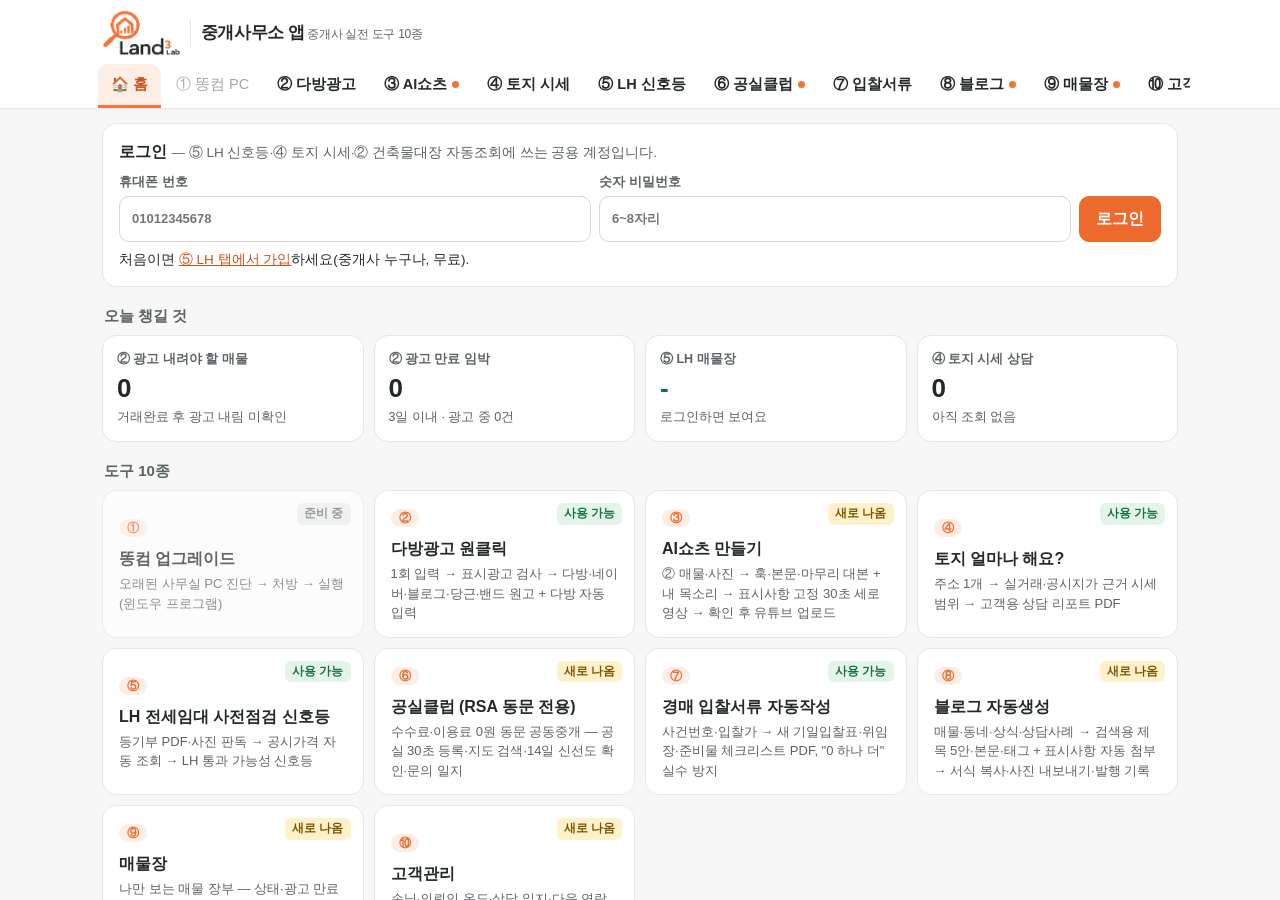
==== index.html @ 74c4b92d "⑨ 매물장·⑩ 고객관리 추가 — 본인 전용 매물 장부(광고 기록·14일 확인·지도·CSV·②⑥ 연결), 고객 온도·상담 일지·다음 연락일·매물 자동 매칭·계약/만기 알림, 허브 홈" ====
<!DOCTYPE html>
<html lang="ko">
<head>
<meta charset="utf-8">
<meta name="viewport" content="width=device-width, initial-scale=1, viewport-fit=cover">
<title>중개사무소 앱 — 중개사 실전 도구 10종</title>
<link rel="manifest" href="manifest.webmanifest">
<meta name="theme-color" content="#ffffff">
<link rel="icon" href="img/icon-192.png">
<link rel="apple-touch-icon" href="img/icon-192.png">
<style>
:root{--bg:#F7F7F7;--ink:#23292B;--sub:#5C6366;--line:#E6E6E6;--brand:#EE6A2C;--brand-soft:#FDEEE5;--red:#b42318;--red-soft:#fdecea;--yel:#7a5400;--yel-soft:#fff4d6;--grn:#17733f;--grn-soft:#e4f4ea}
*{box-sizing:border-box}
html,body{margin:0;height:100%}
body{background:var(--bg);color:var(--ink);font-family:-apple-system,BlinkMacSystemFont,"Apple SD Gothic Neo","Malgun Gothic","Noto Sans KR",sans-serif;line-height:1.5;display:flex;flex-direction:column;height:100dvh}
.top{background:#fff;color:var(--ink);flex:none;border-bottom:1px solid var(--line);box-shadow:0 1px 0 rgba(0,0,0,.02)}
.top .in{max-width:1100px;margin:0 auto;padding:10px 12px 0;display:flex;align-items:center;gap:10px}
.top h1{margin:0;font-size:17px;letter-spacing:-.3px;flex:1;white-space:nowrap;display:flex;align-items:center;gap:10px;color:var(--ink)}
.top h1 img{height:46px;width:auto;display:block}
.top h1 .bar{width:1px;height:26px;background:var(--line)}
.top h1 small{font-size:12px;font-weight:500;color:var(--sub);margin-left:2px}
.who{font-size:12.5px;color:var(--sub);text-align:right}
.ibtn{min-height:36px;background:transparent;border:1px solid var(--line);color:var(--ink);border-radius:8px;padding:4px 10px;font:inherit;font-size:13px;cursor:pointer;text-decoration:none;display:inline-flex;align-items:center}
nav.tabs{max-width:1100px;margin:0 auto;display:flex;gap:2px;padding:8px 8px 0;overflow-x:auto;scrollbar-width:none}
nav.tabs::-webkit-scrollbar{display:none}
nav.tabs button{flex:none;min-height:44px;border:0;border-radius:10px 10px 0 0;background:transparent;color:var(--ink);font:inherit;font-size:14.5px;font-weight:600;padding:8px 13px;border-bottom:3px solid transparent!important;cursor:pointer;white-space:nowrap}
nav.tabs button.on{background:var(--brand-soft);color:var(--l3-deep,#C9531B);border-bottom-color:var(--l3-orange,#F77235)!important}
nav.tabs button.soon{color:#A3A8AA;font-weight:500}
nav.tabs button .d{display:inline-block;width:7px;height:7px;border-radius:50%;background:#F77235;margin-left:5px;vertical-align:middle}
#stage{flex:1;position:relative;min-height:0}
.pane{position:absolute;inset:0;overflow:auto;display:none}
.pane.on{display:block}
.pane iframe{border:0;width:100%;height:100%;display:block;background:var(--bg)}
.home{max-width:1100px;margin:0 auto;padding:14px 12px 40px}
.card{background:#fff;border:1px solid var(--line);border-radius:14px;padding:16px}
h2.sec{font-size:15px;margin:18px 2px 8px;color:var(--sub)}
.stats{display:grid;grid-template-columns:repeat(4,1fr);gap:10px}
.stat{background:#fff;border:1px solid var(--line);border-radius:14px;padding:14px;cursor:pointer;text-align:left;font:inherit;color:inherit;min-height:96px}
.stat:hover{border-color:#F5A47C}
.stat b{display:block;font-size:12.5px;color:var(--sub);font-weight:600}
.stat .v{font-size:26px;font-weight:800;letter-spacing:-.5px}
.stat .s{font-size:12.5px;color:var(--sub)}
.stat.warn .v{color:var(--red)} .stat.good .v{color:var(--grn)}
.grid{display:grid;grid-template-columns:repeat(auto-fill,minmax(250px,1fr));gap:10px}
.tool{background:#fff;border:1px solid var(--line);border-radius:14px;padding:14px 16px;cursor:pointer;text-align:left;font:inherit;color:inherit;position:relative;min-height:112px}
.tool:hover{border-color:#F5A47C;box-shadow:0 4px 14px rgba(0,0,0,.05)}
.tool .num{font-size:12px;font-weight:700;color:var(--brand);background:var(--brand-soft);border-radius:999px;padding:2px 8px}
.tool h3{font-size:16px;margin:8px 0 3px}
.tool p{margin:0;font-size:13px;color:var(--sub)}
.badge{position:absolute;right:12px;top:12px;font-size:11.5px;font-weight:700;border-radius:6px;padding:2px 7px}
.b-on{background:var(--grn-soft);color:var(--grn)} .b-new{background:#fff1c9;color:#7a5400} .b-soon{background:#eef0ef;color:#6b736f}
.tool.dim{opacity:.7}
.login .grid2{display:grid;grid-template-columns:1fr 1fr auto;gap:8px;align-items:end}
label.f{display:block;font-size:13px;color:var(--sub);font-weight:600}
input{width:100%;min-height:46px;border:1px solid #D6D6D6;border-radius:10px;padding:10px 12px;font:inherit;margin-top:4px}
.btn{min-height:46px;border:1px solid #D6D6D6;background:#fff;border-radius:10px;padding:10px 16px;font:inherit;font-weight:700;cursor:pointer;color:var(--ink);text-decoration:none;display:inline-flex;align-items:center;justify-content:center}
.btn.pri{background:var(--brand);border-color:var(--brand);color:#fff}
.msg{font-size:13.5px;margin-top:8px}.msg.r{color:var(--red)}
.soonbox{max-width:620px;margin:40px auto;padding:0 16px;text-align:center}
.soonbox .card{text-align:left}
.soonbox ol{padding-left:20px;margin:8px 0;color:var(--sub);font-size:14.5px}
.foot{margin-top:18px;font-size:12.5px;color:var(--sub);text-align:center}
.recent{margin:0;padding:0;list-style:none}
.recent li{display:flex;justify-content:space-between;gap:8px;padding:9px 0;border-bottom:1px solid var(--line);font-size:14px}
.recent li:last-child{border:0}
.recent li span:last-child{color:var(--brand);font-weight:700;white-space:nowrap}
@media (max-width:720px){nav.tabs{display:grid;grid-template-columns:repeat(4,1fr);gap:4px;padding:8px 6px 0;overflow:visible}nav.tabs button{border-radius:10px 10px 0 0;padding:6px 2px;font-size:13px;min-height:44px}nav.tabs button.on{border-radius:10px 10px 0 0}.stats{grid-template-columns:1fr 1fr}.top h1 small{display:none}.top h1 img{height:30px}.top h1{font-size:15.5px;gap:8px}.login .grid2{grid-template-columns:1fr}}
</style>
<link rel="stylesheet" href="land3.css">
</head>
<body>
<div class="top">
  <div class="in">
    <h1><img src="img/land3-logo.png" alt="랜드3 연구소"><span class="bar"></span><span>중개사무소 앱<small>중개사 실전 도구 10종</small></span></h1>
    <div class="who" id="who"></div>
    <button class="ibtn" id="installBtn" style="display:none">설치</button>
  </div>
  <nav class="tabs" id="tabs"></nav>
</div>
<div id="stage"></div>

<script>
(function(){
"use strict";
const SB_URL="https://dwtylilyvmvbpsryvlcg.supabase.co", SB_KEY="sb_publishable_Vht7Hh-4GF-mpbnprPp3FQ_AgGPTKTH", TK="junggae-token";
const $=s=>document.querySelector(s);
const esc=s=>String(s??'').replace(/[&<>"']/g,c=>({'&':'&amp;','<':'&lt;','>':'&gt;','"':'&quot;',"'":'&#39;'}[c]));
const LSget=(k,d)=>{try{const v=localStorage.getItem(k);return v?JSON.parse(v):d}catch(e){return d}};
const token=()=>{try{return localStorage.getItem(TK)||''}catch(e){return''}};
async function rpc(fn,args){const r=await fetch(SB_URL+'/rest/v1/rpc/'+fn,{method:'POST',headers:{apikey:SB_KEY,'Content-Type':'application/json'},body:JSON.stringify(args||{})});
  const j=await r.json().catch(()=>null);if(!r.ok){const m=(j&&j.message)||('서버 오류 '+r.status);if(m==='AUTH_REQUIRED'){try{localStorage.removeItem(TK)}catch(e){}}throw new Error(m)}return j}

/* 도구 목록 — 완성되면 page를 채우고 state를 'on'으로 */
const TOOLS=[
  {id:'pc',num:'①',short:'똥컴 PC',name:'똥컴 업그레이드',desc:'오래된 사무실 PC 진단 → 처방 → 실행(윈도우 프로그램)',state:'soon',
    plan:['사양 자동 진단(CPU·RAM·HDD/SSD·부팅시간)','용도·예산 질문 3개','처방전: 0원 청소 / SSD·RAM / ChromeOS Flex','전후 비교 카드']},
  {id:'dabang',num:'②',short:'다방광고',name:'다방광고 원클릭',desc:'1회 입력 → 표시광고 검사 → 다방·네이버·블로그·당근·밴드 원고 + 다방 자동입력',page:'dabang.html',state:'on'},
  {id:'shorts',num:'③',short:'AI쇼츠',name:'AI쇼츠 만들기',desc:'② 매물·사진 → 훅·본문·마무리 대본 + 내 목소리 → 표시사항 고정 30초 세로영상 → 확인 후 유튜브 업로드',page:'shorts.html',state:'new'},
  {id:'land',num:'④',short:'토지 시세',name:'토지 얼마나 해요?',desc:'주소 1개 → 실거래·공시지가 근거 시세 범위 → 고객용 상담 리포트 PDF',page:'land.html',state:'on'},
  {id:'lh',num:'⑤',short:'LH 신호등',name:'LH 전세임대 사전점검 신호등',desc:'등기부 PDF·사진 판독 → 공시가격 자동 조회 → LH 통과 가능성 신호등',page:'lh.html',state:'on'},
  {id:'vacancy',num:'⑥',short:'공실클럽',name:'공실클럽 (RSA 동문 전용)',desc:'수수료·이용료 0원 동문 공동중개 — 공실 30초 등록·지도 검색·14일 신선도 확인·문의 일지',page:'gongsil.html',state:'new'},
  {id:'bid',num:'⑦',short:'입찰서류',name:'경매 입찰서류 자동작성',desc:'사건번호·입찰가 → 새 기일입찰표·위임장·준비물 체크리스트 PDF, "0 하나 더" 실수 방지',page:'bid.html',state:'on'},
  {id:'blog',num:'⑧',short:'블로그',name:'블로그 자동생성',desc:'매물·동네·상식·상담사례 → 검색용 제목 5안·본문·태그 + 표시사항 자동 첨부 → 서식 복사·사진 내보내기·발행 기록',page:'blog.html',state:'new'},
  {id:'listings',num:'⑨',short:'매물장',name:'매물장',desc:'나만 보는 매물 장부 — 상태·광고 만료·14일 확인, 지도, 엑셀 가져오기 → ②광고·⑥공실클럽·⑩손님 매칭으로 바로 넘기기',page:'maemul.html',state:'new'},
  {id:'customers',num:'⑩',short:'고객관리',name:'고객관리',desc:'손님·의뢰인 온도·상담 일지·다음 연락일 → 매물장 자동 매칭·추천 문자, 계약·잔금·만기 알림',page:'crm.html',state:'new'}
];
const BADGE={on:'<span class="badge b-on">사용 가능</span>',new:'<span class="badge b-new">새로 나옴</span>',soon:'<span class="badge b-soon">준비 중</span>'};
let me=null,cur='home';const built={};

function tabsHtml(){return `<button data-t="home" class="${cur==='home'?'on':''}">🏠 홈</button>`+
  TOOLS.map(t=>`<button data-t="${t.id}" class="${cur===t.id?'on':''} ${t.state==='soon'?'soon':''}">${t.num} ${esc(t.short)}${t.state==='new'?'<span class="d"></span>':''}</button>`).join('')}
function renderTabs(){$('#tabs').innerHTML=tabsHtml();$('#tabs').querySelectorAll('button').forEach(b=>b.onclick=()=>go(b.dataset.t));
  const on=$('#tabs .on');if(on)on.scrollIntoView({inline:'nearest',block:'nearest'})}
function renderWho(){$('#who').innerHTML=me?`${esc(me.office||'')} ${esc(me.name||'')} <button class="ibtn" id="lo" style="margin-left:6px">로그아웃</button>`:'';
  const lo=$('#lo');if(lo)lo.onclick=async()=>{const t=token();try{await rpc('lh_logout',{p_token:t})}catch(e){}try{localStorage.removeItem(TK)}catch(e){}me=null;gsInfo=null;jg=null;reloadFrames();renderAll()}}

function pane(id){let p=document.getElementById('p-'+id);if(!p){p=document.createElement('div');p.className='pane';p.id='p-'+id;$('#stage').appendChild(p)}return p}
function go(id){
  if(id!=='home'&&!TOOLS.find(t=>t.id===id))id='home';
  cur=id;if(location.hash.slice(1)!==id)history.replaceState(null,'','#'+id);
  document.querySelectorAll('.pane').forEach(p=>p.classList.remove('on'));
  const p=pane(id);p.classList.add('on');
  if(id==='home')renderHome();
  else if(!built[id]){const t=TOOLS.find(x=>x.id===id);built[id]=true;
    if(t.page){p.innerHTML=`<iframe src="${t.page}?embed=1" title="${esc(t.name)}" allow="clipboard-read; clipboard-write; camera; microphone"></iframe>`}
    else p.innerHTML=`<div class="soonbox"><div class="card"><span class="tool"><span class="num">${t.num}</span></span><h3 style="margin:8px 0 4px">${esc(t.name)} <span class="badge b-soon" style="position:static">준비 중</span></h3><p style="color:var(--sub);margin:0 0 6px">${esc(t.desc)}</p><b style="font-size:14px">만들 기능</b><ol>${t.plan.map(x=>'<li>'+esc(x)+'</li>').join('')}</ol></div></div>`}
  renderTabs();
}
function reloadFrames(except){document.querySelectorAll('.pane iframe').forEach(f=>{if(f.closest('.pane').id!=='p-'+except){try{f.contentWindow.location.reload()}catch(e){}}})}

/* ---------- 홈 ---------- */
let lhCount=null;
function renderHome(){
  const p=pane('home');
  const dl=LSget('d1c.listings',[]);const today=new Date();today.setHours(0,0,0,0);
  const dday=s=>{if(!s)return 99;const d=new Date(s);d.setHours(0,0,0,0);return Math.round((d-today)/864e5)};
  const onAd=dl.filter(x=>x.status==='광고중'),soon=onAd.filter(x=>dday(x.adEnd)<=3),noDown=dl.filter(x=>x.status==='거래완료'&&!x.takenDown);
  const hist=LSget('sise.history',[]);
  const bidsUp=LSget('bid.history',[]).map(b=>Object.assign({},b,{dd:b.date?dday(b.date):-1})).filter(b=>b.dd>=0).sort((a,b)=>a.dd-b.dd);
  const wonShort=v=>v>=1e8?(v/1e8).toFixed(v>=1e9?1:2).replace(/\.?0+$/,'')+'억':Math.round(v/1e4).toLocaleString()+'만';
  p.innerHTML=`<div class="home">
    ${me?'':`<div class="card login"><b>로그인</b> <span style="color:var(--sub);font-size:13.5px">— ⑤ LH 신호등·④ 토지 시세·② 건축물대장 자동조회에 쓰는 공용 계정입니다.</span>
      <div class="grid2" style="margin-top:8px"><label class="f">휴대폰 번호<input type="tel" id="ph" inputmode="numeric" placeholder="01012345678"></label>
      <label class="f">숫자 비밀번호<input type="password" id="pin" inputmode="numeric" placeholder="6~8자리"></label>
      <button class="btn pri" id="lg">로그인</button></div>
      <div class="msg" id="lmsg">처음이면 <a href="#lh" id="toSignup">⑤ LH 탭에서 가입</a>하세요(중개사 누구나, 무료).</div></div>`}
    <h2 class="sec">오늘 챙길 것</h2>
    <div class="stats">
      <button class="stat ${noDown.length?'warn':''}" data-go="dabang"><b>② 광고 내려야 할 매물</b><div class="v">${noDown.length}</div><div class="s">거래완료 후 광고 내림 미확인</div></button>
      <button class="stat ${soon.length?'warn':''}" data-go="dabang"><b>② 광고 만료 임박</b><div class="v">${soon.length}</div><div class="s">3일 이내 · 광고 중 ${onAd.length}건</div></button>
      <button class="stat good" data-go="lh"><b>⑤ LH 매물장</b><div class="v">${me?(lhCount==null?'…':lhCount):'-'}</div><div class="s">${me?'등록한 매물':'로그인하면 보여요'}</div></button>
      <button class="stat" data-go="land"><b>④ 토지 시세 상담</b><div class="v">${hist.length}</div><div class="s">${hist[0]?'최근: '+esc(hist[0].address.split(' ').slice(-3).join(' ')):'아직 조회 없음'}</div></button>
    </div>
    ${jgHtml()}
    ${bidsUp.length?`<h2 class="sec">다가오는 입찰기일</h2><div class="card"><ul class="recent">${bidsUp.slice(0,5).map(b=>`<li><span>${esc(b.court)} ${esc(b.case)} · ${esc(b.name||'')}${b.type==='agent'?'(대리)':''}</span><span>${b.dd===0?'오늘':'D-'+b.dd}${b.price?' · '+wonShort(b.price):''}</span></li>`).join('')}</ul></div>`:''}
    ${gsInfo&&gsInfo.ok&&(gsInfo.unread||gsInfo.stale)?`<h2 class="sec">⑥ 공실클럽</h2><div class="card"><ul class="recent">${gsInfo.unread?`<li><span>새 공동중개 문의</span><span><a href="#vacancy">${gsInfo.unread}건 보기</a></span></li>`:''}${gsInfo.stale?`<li><span>"아직 공실인가요?" 확인할 내 공실</span><span><a href="#vacancy">${gsInfo.stale}건</a></span></li>`:''}</ul></div>`:''}
    ${blogHtml()}
    ${hist.length?`<h2 class="sec">최근 토지 시세 상담</h2><div class="card"><ul class="recent">${hist.slice(0,5).map(h=>`<li><span>${esc(h.address)}</span><span>${wonShort(h.lo)}~${wonShort(h.hi)}</span></li>`).join('')}</ul></div>`:''}
    <h2 class="sec">도구 10종</h2>
    <div class="grid">${TOOLS.map(t=>`<button class="tool ${t.state==='soon'?'dim':''}" data-go="${t.id}">${BADGE[t.state]}<span class="num">${t.num}</span><h3>${esc(t.name)}</h3><p>${esc(t.desc)}</p></button>`).join('')}</div>
    <div class="foot">랜드3 연구소 · 모든 결과는 참고용 사전 점검이며 최종 판단은 관계기관·전문가 확인이 필요합니다.<br>② 다방광고 자료는 이 기기에만 저장됩니다.</div>
  </div>`;
  p.querySelectorAll('[data-go]').forEach(b=>b.onclick=()=>go(b.dataset.go));
  const ts=$('#toSignup');if(ts)ts.onclick=e=>{e.preventDefault();go('lh')};
  const lg=$('#lg');if(lg){const f=async()=>{try{const j=await rpc('lh_login',{p_phone:$('#ph').value,p_pin:$('#pin').value});
      if(j.error){$('#lmsg').className='msg r';$('#lmsg').textContent=j.error;return}
      localStorage.setItem(TK,j.token);me=j.member;reloadFrames();renderAll();loadLh()}catch(e){$('#lmsg').className='msg r';$('#lmsg').textContent=e.message}};
    lg.onclick=f;$('#pin').addEventListener('keydown',e=>{if(e.key==='Enter')f()})}
}
function blogHtml(){const bh=LSget('bl.history',[]),cfg=LSget('bl.cfg',{goal:3}),dl=LSget('d1c.listings',[]);
  const d=new Date();d.setHours(0,0,0,0);const mon=new Date(d);mon.setDate(d.getDate()-((d.getDay()+6)%7));const ms=mon.getFullYear()+'-'+String(mon.getMonth()+1).padStart(2,'0')+'-'+String(mon.getDate()).padStart(2,'0');
  const wk=bh.filter(h=>h.date>=ms).length,goal=cfg.goal||3;
  const down=bh.filter(h=>h.listingId&&!h.cleared&&(dl.find(x=>x.id===h.listingId)||{}).status==='거래완료');
  if(!bh.length&&!down.length)return'';
  return `<h2 class="sec">⑧ 블로그</h2><div class="card"><ul class="recent"><li><span>이번 주 발행</span><span><a href="#blog">${wk} / ${goal}편</a></span></li>${down.length?`<li><span style="color:var(--red)">거래완료 매물 글 — 정리 필요</span><span><a href="#blog">${down.length}건</a></span></li>`:''}</ul></div>`}
let gsInfo=null,jg=null;
function jgHtml(){if(!me||!jg)return'';const md=x=>String(x||'').slice(5).replace('-','/');
  const ev=(jg.cr_events||[]);
  return `<div class="stats" style="margin-top:10px">
      <button class="stat ${jg.cr_due_n?'warn':''}" data-go="customers"><b>⑩ 오늘 연락할 손님</b><div class="v">${jg.cr_due_n}</div><div class="s">${(jg.cr_due||[]).slice(0,3).map(c=>esc(c.name)).join(', ')||'다음 연락일 기준'}</div></button>
      <button class="stat ${ev.length?'warn':''}" data-go="customers"><b>⑩ 계약·잔금·만기</b><div class="v">${ev.length}</div><div class="s">${ev[0]?esc(md(ev[0].date)+' '+ev[0].name+' '+ev[0].what):'7일 안 일정 없음'}</div></button>
      <button class="stat ${jg.mj_not_down||jg.mj_ad_soon?'warn':''}" data-go="listings"><b>⑨ 광고 내림·만료</b><div class="v">${jg.mj_not_down+jg.mj_ad_soon}</div><div class="s">내림 미확인 ${jg.mj_not_down} · 만료 임박 ${jg.mj_ad_soon}</div></button>
      <button class="stat ${jg.mj_stale?'warn':''}" data-go="listings"><b>⑨ 매물장</b><div class="v">${jg.mj_active}</div><div class="s">진행 중 · 14일 미확인 ${jg.mj_stale}</div></button>
    </div>`}
async function loadJg(){if(!token())return;try{jg=await rpc('jg_today',{p_token:token()})}catch(e){jg=null}if(cur==='home')renderHome()}
async function loadGs(){if(!token())return;try{gsInfo=await rpc('gs_me',{p_token:token()})}catch(e){gsInfo=null}if(cur==='home')renderHome()}
async function loadLh(){loadGs();loadJg();if(!token())return;try{const l=await rpc('lh_list',{p_token:token()});lhCount=Array.isArray(l)?l.length:(l&&l.length)||0}catch(e){lhCount=null}if(cur==='home')renderHome()}
async function loadMe(){const t=token();if(!t){me=null;return}try{me=await rpc('lh_me',{p_token:t})}catch(e){me=token()?(me||{name:'',office:'(연결 확인 중)'}):null}}
function renderAll(){renderWho();renderTabs();if(cur==='home')renderHome()}

addEventListener('storage',async e=>{if(e.key===TK){await loadMe();lhCount=null;reloadFrames(cur);renderAll();loadLh()}else if(cur==='home')renderHome()});
addEventListener('hashchange',()=>go(location.hash.slice(1)||'home'));
document.addEventListener('visibilitychange',()=>{if(!document.hidden&&cur==='home'){renderHome();loadJg()}});
addEventListener('hashchange',()=>{if(location.hash==='#home'||!location.hash)loadJg()});

(async()=>{go(location.hash.slice(1)||'home');await loadMe();renderAll();loadLh()})();

if("serviceWorker" in navigator){navigator.serviceWorker.register("sw.js").catch(()=>{})}
let deferred=null;const b=$('#installBtn');
addEventListener("beforeinstallprompt",e=>{e.preventDefault();deferred=e;b.style.display="inline-flex"});
b.onclick=async()=>{if(!deferred)return;deferred.prompt();await deferred.userChoice;deferred=null;b.style.display="none"};
})();
</script>
</body>
</html>
---- land3.css ----
/* 랜드3 연구소 공통 디자인 — 명함 로고 색 기준 (주황 #F77235 · 차콜 #23292B)
   모든 화면의 <style> 뒤에 불러와서 색 변수와 머리글만 덮어씁니다. 기능 코드는 건드리지 않습니다. */
:root{
  --bg:#F7F7F7;--card:#fff;--ink:#23292B;--sub:#5C6366;--faint:#80878A;--line:#E6E6E6;
  --brand:#EE6A2C;--brand-soft:#FDEEE5;--l3-orange:#F77235;--l3-deep:#C9531B;--l3-charcoal:#23292B;
}
body{font-family:"Pretendard",-apple-system,BlinkMacSystemFont,"Apple SD Gothic Neo","Malgun Gothic","Noto Sans KR",sans-serif}

/* 도구 화면 머리글: 흰 바탕 + 로고 + 주황 밑줄 (허브 안에서는 원래대로 숨김) */
header{background:#fff!important;color:var(--l3-charcoal)!important;border-bottom:3px solid var(--l3-orange)}
header h1{color:var(--l3-charcoal)!important;display:flex;align-items:center;gap:10px}
header h1::before{content:"";width:40px;height:36px;flex:none;background:url(img/land3-icon.png) center/contain no-repeat}
header p,header .sub{color:var(--sub)!important;opacity:1!important}

/* 입력칸 포커스·주 버튼 */
input:focus,select:focus,textarea:focus{outline:2px solid #F9B48F!important;border-color:var(--l3-orange)!important}
.btn.pri,.btn.primary,button.pri{background:var(--brand)!important;border-color:var(--brand)!important;color:#fff!important}
.btn.pri:hover:not(:disabled){background:var(--l3-deep)!important;border-color:var(--l3-deep)!important}
.n{background:var(--l3-orange)}
.seg button.on{background:var(--l3-charcoal)!important;color:#fff!important}
a{color:var(--l3-deep)}
.btn,a.btn{color:var(--ink)}
.btn.pri,a.btn.pri{color:#fff}
.note.b{color:var(--l3-deep)!important}
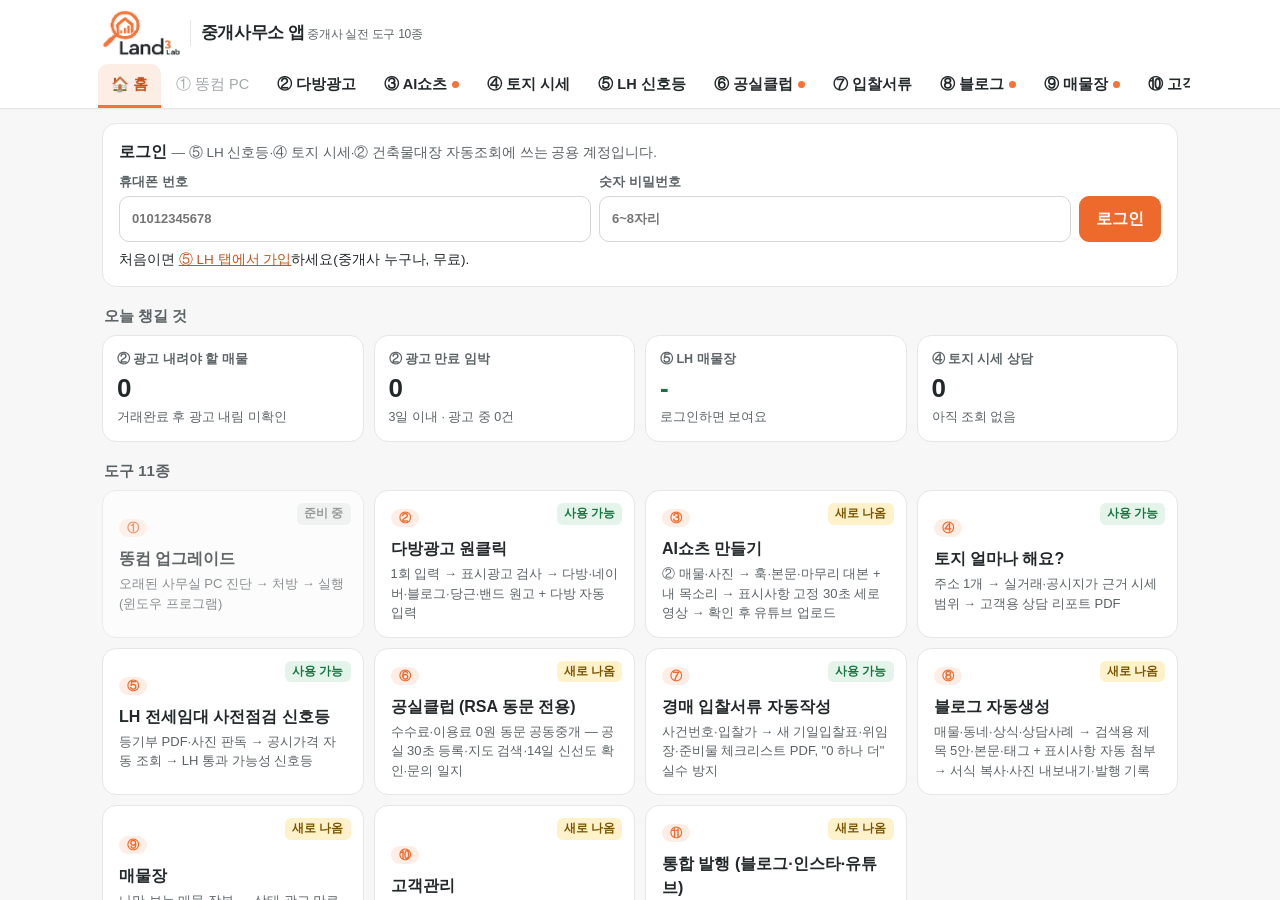
==== commit 1b013464: "⑪ 통합 발행 추가 — 블로그·인스타·유튜브 자료 한 번에 만들기 + 채널별 예약·알림·올리기 도우미 - publish.html: 매물 선택 → 네이버·티스토리 글/카드/사진, 인" ====
--- a/index.html
+++ b/index.html
@@ -102,7 +102,8 @@
   {id:'bid',num:'⑦',short:'입찰서류',name:'경매 입찰서류 자동작성',desc:'사건번호·입찰가 → 새 기일입찰표·위임장·준비물 체크리스트 PDF, "0 하나 더" 실수 방지',page:'bid.html',state:'on'},
   {id:'blog',num:'⑧',short:'블로그',name:'블로그 자동생성',desc:'매물·동네·상식·상담사례 → 검색용 제목 5안·본문·태그 + 표시사항 자동 첨부 → 서식 복사·사진 내보내기·발행 기록',page:'blog.html',state:'new'},
   {id:'listings',num:'⑨',short:'매물장',name:'매물장',desc:'나만 보는 매물 장부 — 상태·광고 만료·14일 확인, 지도, 엑셀 가져오기 → ②광고·⑥공실클럽·⑩손님 매칭으로 바로 넘기기',page:'maemul.html',state:'new'},
-  {id:'customers',num:'⑩',short:'고객관리',name:'고객관리',desc:'손님·의뢰인 온도·상담 일지·다음 연락일 → 매물장 자동 매칭·추천 문자, 계약·잔금·만기 알림',page:'crm.html',state:'new'}
+  {id:'customers',num:'⑩',short:'고객관리',name:'고객관리',desc:'손님·의뢰인 온도·상담 일지·다음 연락일 → 매물장 자동 매칭·추천 문자, 계약·잔금·만기 알림',page:'crm.html',state:'new'},
+  {id:'publish',num:'⑪',short:'통합 발행',name:'통합 발행 (블로그·인스타·유튜브)',desc:'매물 1건 → 네이버·티스토리 글, 인스타 카드뉴스·캡션, 쇼츠·릴스 영상을 한 번에 → 채널별 예약 → 시간 되면 알림·올리기 도우미',page:'publish.html',state:'new'}
 ];
 const BADGE={on:'<span class="badge b-on">사용 가능</span>',new:'<span class="badge b-new">새로 나옴</span>',soon:'<span class="badge b-soon">준비 중</span>'};
 let me=null,cur='home';const built={};
@@ -154,9 +155,10 @@
     ${jgHtml()}
     ${bidsUp.length?`<h2 class="sec">다가오는 입찰기일</h2><div class="card"><ul class="recent">${bidsUp.slice(0,5).map(b=>`<li><span>${esc(b.court)} ${esc(b.case)} · ${esc(b.name||'')}${b.type==='agent'?'(대리)':''}</span><span>${b.dd===0?'오늘':'D-'+b.dd}${b.price?' · '+wonShort(b.price):''}</span></li>`).join('')}</ul></div>`:''}
     ${gsInfo&&gsInfo.ok&&(gsInfo.unread||gsInfo.stale)?`<h2 class="sec">⑥ 공실클럽</h2><div class="card"><ul class="recent">${gsInfo.unread?`<li><span>새 공동중개 문의</span><span><a href="#vacancy">${gsInfo.unread}건 보기</a></span></li>`:''}${gsInfo.stale?`<li><span>"아직 공실인가요?" 확인할 내 공실</span><span><a href="#vacancy">${gsInfo.stale}건</a></span></li>`:''}</ul></div>`:''}
+    ${pubHtml()}
     ${blogHtml()}
     ${hist.length?`<h2 class="sec">최근 토지 시세 상담</h2><div class="card"><ul class="recent">${hist.slice(0,5).map(h=>`<li><span>${esc(h.address)}</span><span>${wonShort(h.lo)}~${wonShort(h.hi)}</span></li>`).join('')}</ul></div>`:''}
-    <h2 class="sec">도구 10종</h2>
+    <h2 class="sec">도구 11종</h2>
     <div class="grid">${TOOLS.map(t=>`<button class="tool ${t.state==='soon'?'dim':''}" data-go="${t.id}">${BADGE[t.state]}<span class="num">${t.num}</span><h3>${esc(t.name)}</h3><p>${esc(t.desc)}</p></button>`).join('')}</div>
     <div class="foot">랜드3 연구소 · 모든 결과는 참고용 사전 점검이며 최종 판단은 관계기관·전문가 확인이 필요합니다.<br>② 다방광고 자료는 이 기기에만 저장됩니다.</div>
   </div>`;
@@ -167,6 +169,10 @@
       localStorage.setItem(TK,j.token);me=j.member;reloadFrames();renderAll();loadLh()}catch(e){$('#lmsg').className='msg r';$('#lmsg').textContent=e.message}};
     lg.onclick=f;$('#pin').addEventListener('keydown',e=>{if(e.key==='Enter')f()})}
 }
+function pubHtml(){const J=LSget('pub.jobs',[]);const now=Date.now();let due=0,today=0;const e=new Date();e.setHours(23,59,59,999);
+  J.forEach(j=>Object.values(j.slots||{}).forEach(x=>{if(x.done)return;const t=new Date(x.at).getTime();if(t<=now)due++;else if(t<=e.getTime())today++}));
+  if(!due&&!today)return'';
+  return `<h2 class="sec">⑪ 통합 발행</h2><div class="card"><ul class="recent">${due?`<li><span style="color:var(--red)">지금 올릴 차례</span><span><a href="#publish">${due}건 올리기</a></span></li>`:''}${today?`<li><span>오늘 남은 예약</span><span><a href="#publish">${today}건</a></span></li>`:''}</ul></div>`}
 function blogHtml(){const bh=LSget('bl.history',[]),cfg=LSget('bl.cfg',{goal:3}),dl=LSget('d1c.listings',[]);
   const d=new Date();d.setHours(0,0,0,0);const mon=new Date(d);mon.setDate(d.getDate()-((d.getDay()+6)%7));const ms=mon.getFullYear()+'-'+String(mon.getMonth()+1).padStart(2,'0')+'-'+String(mon.getDate()).padStart(2,'0');
   const wk=bh.filter(h=>h.date>=ms).length,goal=cfg.goal||3;
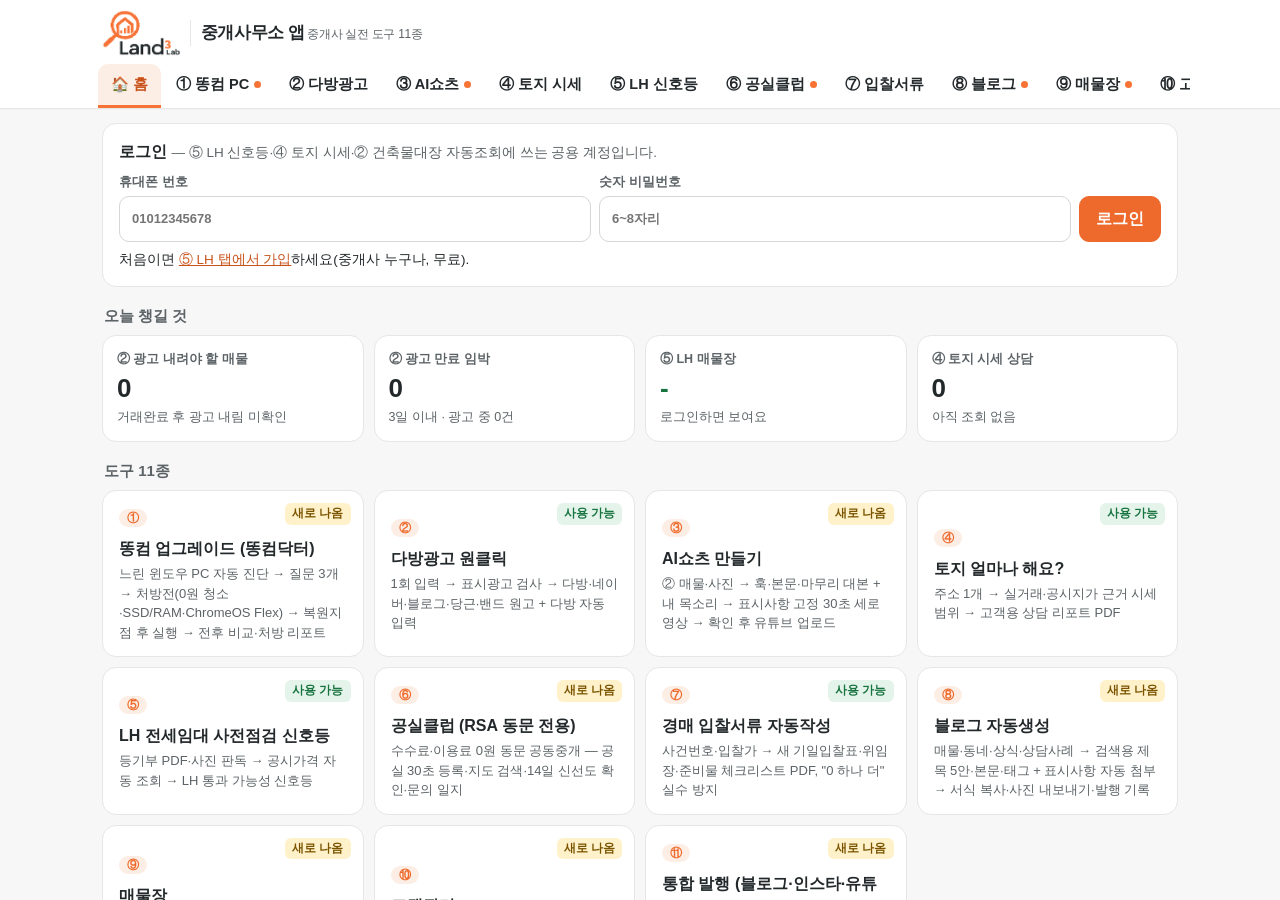
==== commit b3264676: "① 똥컴 업그레이드 추가 — 똥컴닥터 윈도우 프로그램 내려받기·실행 안내·간이 확인·처방 기준·처방 기록 Co-Authored-By: Claude Opus 5.5 <noreply@" ====
--- a/index.html
+++ b/index.html
@@ -3,7 +3,7 @@
 <head>
 <meta charset="utf-8">
 <meta name="viewport" content="width=device-width, initial-scale=1, viewport-fit=cover">
-<title>중개사무소 앱 — 중개사 실전 도구 10종</title>
+<title>중개사무소 앱 — 중개사 실전 도구 11종</title>
 <link rel="manifest" href="manifest.webmanifest">
 <meta name="theme-color" content="#ffffff">
 <link rel="icon" href="img/icon-192.png">
@@ -71,7 +71,7 @@
 <body>
 <div class="top">
   <div class="in">
-    <h1><img src="img/land3-logo.png" alt="랜드3 연구소"><span class="bar"></span><span>중개사무소 앱<small>중개사 실전 도구 10종</small></span></h1>
+    <h1><img src="img/land3-logo.png" alt="랜드3 연구소"><span class="bar"></span><span>중개사무소 앱<small>중개사 실전 도구 11종</small></span></h1>
     <div class="who" id="who"></div>
     <button class="ibtn" id="installBtn" style="display:none">설치</button>
   </div>
@@ -92,8 +92,7 @@
 
 /* 도구 목록 — 완성되면 page를 채우고 state를 'on'으로 */
 const TOOLS=[
-  {id:'pc',num:'①',short:'똥컴 PC',name:'똥컴 업그레이드',desc:'오래된 사무실 PC 진단 → 처방 → 실행(윈도우 프로그램)',state:'soon',
-    plan:['사양 자동 진단(CPU·RAM·HDD/SSD·부팅시간)','용도·예산 질문 3개','처방전: 0원 청소 / SSD·RAM / ChromeOS Flex','전후 비교 카드']},
+  {id:'pc',num:'①',short:'똥컴 PC',name:'똥컴 업그레이드 (똥컴닥터)',desc:'느린 윈도우 PC 자동 진단 → 질문 3개 → 처방전(0원 청소·SSD/RAM·ChromeOS Flex) → 복원지점 후 실행 → 전후 비교·처방 리포트',page:'pc.html',state:'new'},
   {id:'dabang',num:'②',short:'다방광고',name:'다방광고 원클릭',desc:'1회 입력 → 표시광고 검사 → 다방·네이버·블로그·당근·밴드 원고 + 다방 자동입력',page:'dabang.html',state:'on'},
   {id:'shorts',num:'③',short:'AI쇼츠',name:'AI쇼츠 만들기',desc:'② 매물·사진 → 훅·본문·마무리 대본 + 내 목소리 → 표시사항 고정 30초 세로영상 → 확인 후 유튜브 업로드',page:'shorts.html',state:'new'},
   {id:'land',num:'④',short:'토지 시세',name:'토지 얼마나 해요?',desc:'주소 1개 → 실거래·공시지가 근거 시세 범위 → 고객용 상담 리포트 PDF',page:'land.html',state:'on'},
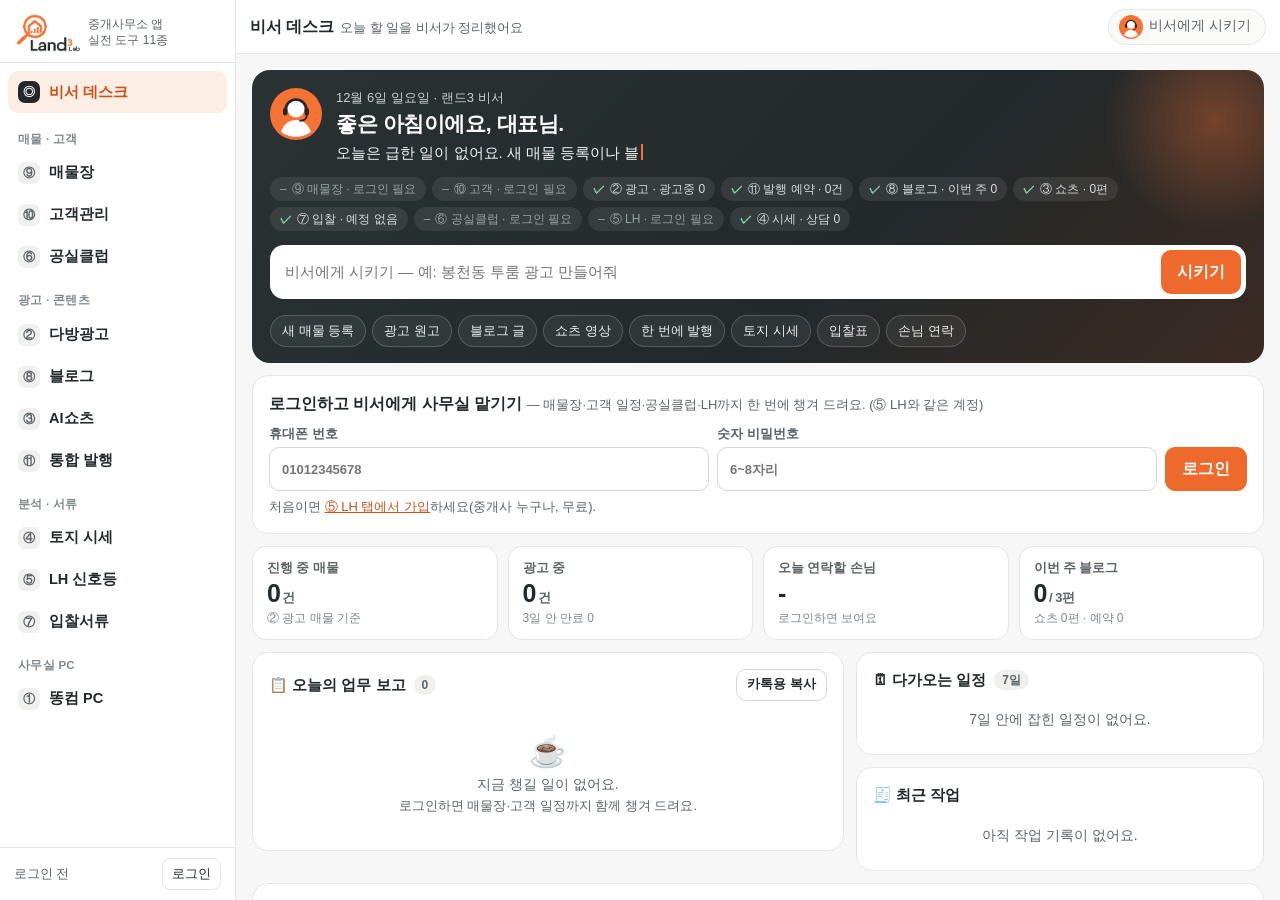
==== commit fb36c1a3: "허브 홈을 비서 데스크로 재구성 — 사이드바·하단 메뉴, 통합 업무 보고·일정·최근 작업·명령창·업무 흐름 Co-Authored-By: Claude Opus 5.5 <noreply" ====
--- a/index.html
+++ b/index.html
@@ -3,81 +3,235 @@
 <head>
 <meta charset="utf-8">
 <meta name="viewport" content="width=device-width, initial-scale=1, viewport-fit=cover">
-<title>중개사무소 앱 — 중개사 실전 도구 11종</title>
+<title>중개사무소 앱 — 비서 데스크</title>
 <link rel="manifest" href="manifest.webmanifest">
 <meta name="theme-color" content="#ffffff">
 <link rel="icon" href="img/icon-192.png">
 <link rel="apple-touch-icon" href="img/icon-192.png">
 <style>
-:root{--bg:#F7F7F7;--ink:#23292B;--sub:#5C6366;--line:#E6E6E6;--brand:#EE6A2C;--brand-soft:#FDEEE5;--red:#b42318;--red-soft:#fdecea;--yel:#7a5400;--yel-soft:#fff4d6;--grn:#17733f;--grn-soft:#e4f4ea}
+:root{--bg:#F5F5F4;--ink:#23292B;--sub:#5C6366;--faint:#8A9194;--line:#E6E6E6;--brand:#EE6A2C;--brand-soft:#FDEEE5;--deep:#C9531B;--char:#23292B;
+  --red:#b42318;--red-soft:#fdecea;--yel:#7a5400;--yel-soft:#fff4d6;--grn:#17733f;--grn-soft:#e4f4ea;--blu:#1d4f91;--blu-soft:#e8f0fb;--side:236px}
 *{box-sizing:border-box}
 html,body{margin:0;height:100%}
-body{background:var(--bg);color:var(--ink);font-family:-apple-system,BlinkMacSystemFont,"Apple SD Gothic Neo","Malgun Gothic","Noto Sans KR",sans-serif;line-height:1.5;display:flex;flex-direction:column;height:100dvh}
-.top{background:#fff;color:var(--ink);flex:none;border-bottom:1px solid var(--line);box-shadow:0 1px 0 rgba(0,0,0,.02)}
-.top .in{max-width:1100px;margin:0 auto;padding:10px 12px 0;display:flex;align-items:center;gap:10px}
-.top h1{margin:0;font-size:17px;letter-spacing:-.3px;flex:1;white-space:nowrap;display:flex;align-items:center;gap:10px;color:var(--ink)}
-.top h1 img{height:46px;width:auto;display:block}
-.top h1 .bar{width:1px;height:26px;background:var(--line)}
-.top h1 small{font-size:12px;font-weight:500;color:var(--sub);margin-left:2px}
-.who{font-size:12.5px;color:var(--sub);text-align:right}
-.ibtn{min-height:36px;background:transparent;border:1px solid var(--line);color:var(--ink);border-radius:8px;padding:4px 10px;font:inherit;font-size:13px;cursor:pointer;text-decoration:none;display:inline-flex;align-items:center}
-nav.tabs{max-width:1100px;margin:0 auto;display:flex;gap:2px;padding:8px 8px 0;overflow-x:auto;scrollbar-width:none}
-nav.tabs::-webkit-scrollbar{display:none}
-nav.tabs button{flex:none;min-height:44px;border:0;border-radius:10px 10px 0 0;background:transparent;color:var(--ink);font:inherit;font-size:14.5px;font-weight:600;padding:8px 13px;border-bottom:3px solid transparent!important;cursor:pointer;white-space:nowrap}
-nav.tabs button.on{background:var(--brand-soft);color:var(--l3-deep,#C9531B);border-bottom-color:var(--l3-orange,#F77235)!important}
-nav.tabs button.soon{color:#A3A8AA;font-weight:500}
-nav.tabs button .d{display:inline-block;width:7px;height:7px;border-radius:50%;background:#F77235;margin-left:5px;vertical-align:middle}
+body{background:var(--bg);color:var(--ink);font-family:"Pretendard",-apple-system,BlinkMacSystemFont,"Apple SD Gothic Neo","Malgun Gothic","Noto Sans KR",sans-serif;line-height:1.5;height:100dvh;display:flex;overflow:hidden}
+button{font:inherit;color:inherit}
+a{color:var(--deep)}
+
+/* ---------- 왼쪽 메뉴 ---------- */
+#side{width:var(--side);flex:none;background:#fff;border-right:1px solid var(--line);display:flex;flex-direction:column;min-height:0}
+#side .logo{padding:14px 16px 10px;display:flex;align-items:center;gap:8px;border-bottom:1px solid var(--line)}
+#side .logo img{height:38px}
+#side .logo span{font-size:12px;color:var(--sub);line-height:1.3}
+#side nav{flex:1;overflow:auto;padding:8px 8px 16px}
+.nv{width:100%;display:flex;align-items:center;gap:9px;border:0;background:transparent;border-radius:10px;padding:9px 10px;min-height:42px;cursor:pointer;text-align:left;font-size:14.5px;font-weight:600;color:var(--ink)}
+.nv:hover{background:#F6F6F5}
+.nv.on{background:var(--brand-soft);color:var(--deep)}
+.nv .n{flex:none;width:22px;height:22px;border-radius:7px;background:#F0F0EF;color:var(--sub);font-size:12px;font-weight:800;display:grid;place-items:center}
+.nv.on .n{background:var(--brand);color:#fff}
+.nv .t{flex:1;min-width:0;white-space:nowrap;overflow:hidden;text-overflow:ellipsis}
+.nv .c{flex:none;min-width:20px;height:20px;border-radius:999px;background:var(--red);color:#fff;font-size:11.5px;font-weight:800;display:grid;place-items:center;padding:0 6px}
+.nv .c.soft{background:#FFE3D3;color:var(--deep)}
+.nv.hm{font-size:15px;margin-bottom:4px}
+.nv.hm .n{background:var(--char);color:#fff}
+.grp{font-size:11.5px;font-weight:700;color:var(--faint);letter-spacing:.3px;padding:14px 10px 4px}
+#side .me{border-top:1px solid var(--line);padding:10px 14px;font-size:12.5px;color:var(--sub);display:flex;align-items:center;gap:8px}
+#side .me b{color:var(--ink)}
+.ibtn{min-height:32px;background:transparent;border:1px solid var(--line);color:var(--ink);border-radius:8px;padding:3px 9px;font-size:12.5px;cursor:pointer;white-space:nowrap}
+
+/* ---------- 본문 ---------- */
+#main{flex:1;min-width:0;display:flex;flex-direction:column;min-height:0}
+.topbar{flex:none;height:54px;background:#fff;border-bottom:1px solid var(--line);display:flex;align-items:center;gap:10px;padding:0 14px}
+.topbar .ttl{flex:1;min-width:0;font-weight:800;font-size:16px;white-space:nowrap;overflow:hidden;text-overflow:ellipsis}
+.topbar .ttl small{font-weight:500;color:var(--sub);font-size:12.5px;margin-left:6px}
+.topbar .mlogo{display:none;height:30px}
+.askbtn{display:inline-flex;align-items:center;gap:6px;min-height:36px;border:1px solid var(--line);background:#FAFAF9;border-radius:999px;padding:4px 14px 4px 10px;cursor:pointer;font-size:13.5px;color:var(--sub)}
+.askbtn .av{width:24px;height:24px}
 #stage{flex:1;position:relative;min-height:0}
 .pane{position:absolute;inset:0;overflow:auto;display:none}
 .pane.on{display:block}
 .pane iframe{border:0;width:100%;height:100%;display:block;background:var(--bg)}
-.home{max-width:1100px;margin:0 auto;padding:14px 12px 40px}
-.card{background:#fff;border:1px solid var(--line);border-radius:14px;padding:16px}
-h2.sec{font-size:15px;margin:18px 2px 8px;color:var(--sub)}
-.stats{display:grid;grid-template-columns:repeat(4,1fr);gap:10px}
-.stat{background:#fff;border:1px solid var(--line);border-radius:14px;padding:14px;cursor:pointer;text-align:left;font:inherit;color:inherit;min-height:96px}
-.stat:hover{border-color:#F5A47C}
-.stat b{display:block;font-size:12.5px;color:var(--sub);font-weight:600}
-.stat .v{font-size:26px;font-weight:800;letter-spacing:-.5px}
-.stat .s{font-size:12.5px;color:var(--sub)}
-.stat.warn .v{color:var(--red)} .stat.good .v{color:var(--grn)}
-.grid{display:grid;grid-template-columns:repeat(auto-fill,minmax(250px,1fr));gap:10px}
-.tool{background:#fff;border:1px solid var(--line);border-radius:14px;padding:14px 16px;cursor:pointer;text-align:left;font:inherit;color:inherit;position:relative;min-height:112px}
+
+/* ---------- 비서 데스크 ---------- */
+.desk{max-width:1180px;margin:0 auto;padding:16px 16px 48px}
+.card{background:#fff;border:1px solid var(--line);border-radius:16px;padding:16px}
+h2.sec{font-size:15px;margin:0 0 10px;display:flex;align-items:center;gap:8px}
+h2.sec .cnt{font-size:12px;font-weight:700;color:var(--sub);background:#F0F0EF;border-radius:999px;padding:1px 8px}
+h2.sec .r{margin-left:auto;font-weight:500}
+.hero{background:linear-gradient(135deg,#2B3234 0%,#23292B 60%,#3A2A22 100%);color:#fff;border:0;border-radius:18px;padding:18px 18px 16px;position:relative;overflow:hidden}
+.hero::after{content:"";position:absolute;right:-60px;top:-60px;width:220px;height:220px;border-radius:50%;background:radial-gradient(circle,rgba(247,114,53,.35),rgba(247,114,53,0) 70%)}
+.hero .hd{display:flex;gap:14px;align-items:flex-start;position:relative;z-index:1}
+.av{width:52px;height:52px;flex:none;display:block}
+.hero .hi{font-size:13px;color:#C9CED0}
+.hero h1{font-size:21px;margin:2px 0 4px;letter-spacing:-.4px;line-height:1.35}
+.hero .say{font-size:15px;color:#F2F3F3;min-height:23px}
+.hero .say .cur{display:inline-block;width:2px;height:16px;background:#F77235;vertical-align:-2px;margin-left:2px;animation:blink 1s steps(2) infinite}
+@keyframes blink{50%{opacity:0}}
+.scan{display:flex;flex-wrap:wrap;gap:6px;margin-top:12px;position:relative;z-index:1}
+.scan span{font-size:12px;border-radius:999px;padding:3px 10px;background:rgba(255,255,255,.08);color:#D9DDDE;display:inline-flex;align-items:center;gap:5px;opacity:0;animation:pop .3s ease forwards}
+.scan span.ok::before{content:"✓";color:#7FD8A3;font-weight:800}
+.scan span.wait::before{content:"";width:9px;height:9px;border:2px solid #F77235;border-right-color:transparent;border-radius:50%;animation:spin .8s linear infinite}
+.scan span.off{color:#9AA1A3}
+.scan span.off::before{content:"–"}
+.scan.still span{animation:none;opacity:1}
+@keyframes pop{from{opacity:0;transform:translateY(4px)}to{opacity:1;transform:none}}
+@keyframes spin{to{transform:rotate(360deg)}}
+.ask{margin-top:14px;position:relative;z-index:1}
+.ask form{display:flex;gap:6px;background:#fff;border-radius:14px;padding:5px}
+.ask input{flex:1;min-width:0;border:0;outline:0;font:inherit;font-size:15px;padding:10px 10px;color:var(--ink);background:transparent}
+.ask button[type=submit]{border:0;background:var(--brand);color:#fff;font-weight:800;border-radius:10px;padding:0 16px;cursor:pointer;min-height:44px}
+.chips{display:flex;gap:6px;flex-wrap:wrap;margin-top:8px}
+.chips button{border:1px solid rgba(255,255,255,.18);background:rgba(255,255,255,.06);color:#EDEFEF;border-radius:999px;padding:5px 11px;font-size:13px;cursor:pointer;min-height:32px}
+.chips button:hover{background:rgba(247,114,53,.25);border-color:#F77235}
+.sugg{margin-top:8px;display:grid;gap:6px}
+.sugg button{display:flex;align-items:center;gap:10px;width:100%;text-align:left;background:#fff;border:0;border-radius:12px;padding:10px 12px;cursor:pointer;color:var(--ink)}
+.sugg button .n{flex:none;font-size:12px;font-weight:800;color:#fff;background:var(--brand);border-radius:7px;padding:2px 7px}
+.sugg button .x{flex:1;font-size:14px}
+.sugg button .x small{display:block;color:var(--sub);font-size:12.5px}
+.sugg button .go{font-weight:800;color:var(--deep);font-size:13px;white-space:nowrap}
+.sugg .no{color:#D9DDDE;font-size:13.5px;padding:4px 2px}
+
+.kpis{display:grid;grid-template-columns:repeat(4,1fr);gap:10px;margin-top:12px}
+.kpi{background:#fff;border:1px solid var(--line);border-radius:14px;padding:12px 14px;cursor:pointer;text-align:left;min-height:84px}
+.kpi:hover{border-color:#F5A47C}
+.kpi b{display:block;font-size:12.5px;color:var(--sub);font-weight:600}
+.kpi .v{font-size:25px;font-weight:800;letter-spacing:-.5px;line-height:1.25}
+.kpi .v small{font-size:13px;color:var(--sub);font-weight:600;margin-left:2px}
+.kpi .s{font-size:12px;color:var(--faint)}
+.kpi.warn .v{color:var(--red)}
+
+.cols{display:grid;grid-template-columns:1.45fr 1fr;gap:12px;margin-top:12px;align-items:start}
+.stack{display:grid;gap:12px}
+
+.lvl{font-size:12px;font-weight:800;margin:12px 0 4px;display:flex;align-items:center;gap:6px}
+.lvl:first-of-type{margin-top:0}
+.lvl i{font-style:normal;width:8px;height:8px;border-radius:50%}
+.lvl.u{color:var(--red)} .lvl.u i{background:var(--red)}
+.lvl.t{color:var(--deep)} .lvl.t i{background:#F77235}
+.lvl.w{color:var(--blu)} .lvl.w i{background:#4A7BC8}
+.task{display:flex;gap:10px;align-items:flex-start;padding:10px 0;border-bottom:1px solid #F0F0EF}
+.task:last-child{border-bottom:0}
+.task .ck{flex:none;width:24px;height:24px;border-radius:7px;border:2px solid #CFD3D4;background:#fff;cursor:pointer;margin-top:1px;display:grid;place-items:center;font-size:13px;color:#fff;padding:0}
+.task .ck:hover{border-color:var(--brand)}
+.task .bd{flex:1;min-width:0}
+.task .tt{font-weight:700;font-size:14.5px}
+.task .dt{font-size:12.5px;color:var(--sub);overflow:hidden;text-overflow:ellipsis;display:-webkit-box;-webkit-line-clamp:2;-webkit-box-orient:vertical}
+.task .tg{display:inline-block;font-size:11.5px;font-weight:700;color:var(--sub);background:#F0F0EF;border-radius:6px;padding:0 6px;margin-right:4px}
+.task .act{flex:none;border:1px solid #F5C2A6;background:var(--brand-soft);color:var(--deep);font-weight:800;font-size:13px;border-radius:9px;padding:6px 11px;cursor:pointer;min-height:36px;white-space:nowrap}
+.task .act:hover{background:var(--brand);color:#fff;border-color:var(--brand)}
+.task.done .tt{text-decoration:line-through;color:var(--faint)}
+.task.done .ck{background:var(--grn);border-color:var(--grn)}
+.donebox summary{cursor:pointer;font-size:13px;color:var(--sub);margin-top:8px}
+.empty{text-align:center;padding:18px 8px;color:var(--sub);font-size:14px}
+.empty .big{font-size:30px}
+
+.flow{display:grid;grid-template-columns:repeat(6,1fr);gap:0;margin-top:2px}
+.flow button{border:0;background:transparent;cursor:pointer;padding:8px 4px;text-align:center;position:relative}
+.flow button:not(:last-child)::after{content:"›";position:absolute;right:-5px;top:20px;color:#C5C9CA;font-size:20px;font-weight:700}
+.flow .v{font-size:21px;font-weight:800;line-height:1.2}
+.flow .l{font-size:12px;color:var(--sub);font-weight:600}
+.flow .n{font-size:11px;color:var(--faint);background:none}
+.flow button:hover .v{color:var(--deep)}
+
+.cal{margin:0;padding:0;list-style:none}
+.cal .day{font-size:12px;font-weight:800;color:var(--sub);margin:10px 0 2px}
+.cal .day:first-child{margin-top:0}
+.cal .day.td{color:var(--deep)}
+.cal li.ev{display:flex;gap:8px;align-items:center;padding:6px 0;font-size:13.5px;cursor:pointer;border-radius:8px}
+.cal li.ev:hover{background:#FAFAF9}
+.cal .dot{flex:none;width:8px;height:8px;border-radius:50%;background:#F77235}
+.cal .dot.b{background:#4A7BC8} .cal .dot.g{background:#2E9E5E} .cal .dot.r{background:var(--red)} .cal .dot.k{background:#8A9194}
+.cal .ev .w{flex:1;min-width:0;white-space:nowrap;overflow:hidden;text-overflow:ellipsis}
+.cal .ev .tm{flex:none;font-size:12px;color:var(--faint)}
+
+.feed{margin:0;padding:0;list-style:none}
+.feed li{display:flex;gap:10px;padding:7px 0;font-size:13.5px;border-bottom:1px solid #F3F3F2;cursor:pointer}
+.feed li:last-child{border:0}
+.feed .ic{flex:none;width:26px;height:26px;border-radius:8px;background:#F3F3F2;display:grid;place-items:center;font-size:12px;font-weight:800;color:var(--sub)}
+.feed .w{flex:1;min-width:0}
+.feed .w div{white-space:nowrap;overflow:hidden;text-overflow:ellipsis}
+.feed .w small{color:var(--faint);font-size:12px}
+
+.tgrp{margin-top:18px}
+.tgrp h3{font-size:13px;color:var(--sub);margin:0 2px 8px}
+.grid{display:grid;grid-template-columns:repeat(auto-fill,minmax(240px,1fr));gap:10px}
+.tool{background:#fff;border:1px solid var(--line);border-radius:14px;padding:12px 14px;cursor:pointer;text-align:left;position:relative;min-height:92px}
 .tool:hover{border-color:#F5A47C;box-shadow:0 4px 14px rgba(0,0,0,.05)}
-.tool .num{font-size:12px;font-weight:700;color:var(--brand);background:var(--brand-soft);border-radius:999px;padding:2px 8px}
-.tool h3{font-size:16px;margin:8px 0 3px}
-.tool p{margin:0;font-size:13px;color:var(--sub)}
-.badge{position:absolute;right:12px;top:12px;font-size:11.5px;font-weight:700;border-radius:6px;padding:2px 7px}
-.b-on{background:var(--grn-soft);color:var(--grn)} .b-new{background:#fff1c9;color:#7a5400} .b-soon{background:#eef0ef;color:#6b736f}
-.tool.dim{opacity:.7}
-.login .grid2{display:grid;grid-template-columns:1fr 1fr auto;gap:8px;align-items:end}
+.tool .num{font-size:12px;font-weight:800;color:var(--brand);background:var(--brand-soft);border-radius:999px;padding:1px 8px}
+.tool h4{font-size:15px;margin:6px 0 2px}
+.tool p{margin:0;font-size:12.5px;color:var(--sub)}
+.tool .c{position:absolute;right:12px;top:12px;font-size:11.5px;font-weight:800;border-radius:999px;background:var(--red);color:#fff;padding:1px 8px}
+
+.login{display:grid;grid-template-columns:1fr 1fr auto;gap:8px;align-items:end;margin-top:8px}
 label.f{display:block;font-size:13px;color:var(--sub);font-weight:600}
-input{width:100%;min-height:46px;border:1px solid #D6D6D6;border-radius:10px;padding:10px 12px;font:inherit;margin-top:4px}
-.btn{min-height:46px;border:1px solid #D6D6D6;background:#fff;border-radius:10px;padding:10px 16px;font:inherit;font-weight:700;cursor:pointer;color:var(--ink);text-decoration:none;display:inline-flex;align-items:center;justify-content:center}
+.login input{width:100%;min-height:44px;border:1px solid #D6D6D6;border-radius:10px;padding:9px 12px;font:inherit;margin-top:4px}
+.btn{min-height:44px;border:1px solid #D6D6D6;background:#fff;border-radius:10px;padding:9px 16px;font-weight:700;cursor:pointer;color:var(--ink);text-decoration:none;display:inline-flex;align-items:center;justify-content:center}
 .btn.pri{background:var(--brand);border-color:var(--brand);color:#fff}
-.msg{font-size:13.5px;margin-top:8px}.msg.r{color:var(--red)}
-.soonbox{max-width:620px;margin:40px auto;padding:0 16px;text-align:center}
-.soonbox .card{text-align:left}
-.soonbox ol{padding-left:20px;margin:8px 0;color:var(--sub);font-size:14.5px}
-.foot{margin-top:18px;font-size:12.5px;color:var(--sub);text-align:center}
-.recent{margin:0;padding:0;list-style:none}
-.recent li{display:flex;justify-content:space-between;gap:8px;padding:9px 0;border-bottom:1px solid var(--line);font-size:14px}
-.recent li:last-child{border:0}
-.recent li span:last-child{color:var(--brand);font-weight:700;white-space:nowrap}
-@media (max-width:720px){nav.tabs{display:grid;grid-template-columns:repeat(4,1fr);gap:4px;padding:8px 6px 0;overflow:visible}nav.tabs button{border-radius:10px 10px 0 0;padding:6px 2px;font-size:13px;min-height:44px}nav.tabs button.on{border-radius:10px 10px 0 0}.stats{grid-template-columns:1fr 1fr}.top h1 small{display:none}.top h1 img{height:30px}.top h1{font-size:15.5px;gap:8px}.login .grid2{grid-template-columns:1fr}}
+.btn.sm{min-height:32px;padding:3px 10px;font-size:12.5px}
+.msg{font-size:13px;margin-top:6px;color:var(--sub)}.msg.r{color:var(--red)}
+.foot{margin-top:22px;font-size:12px;color:var(--faint);text-align:center}
+.toast{position:fixed;left:50%;bottom:90px;transform:translateX(-50%);background:var(--char);color:#fff;border-radius:12px;padding:10px 16px;font-size:14px;z-index:50;box-shadow:0 8px 24px rgba(0,0,0,.2);max-width:90vw}
+
+/* ---------- 휴대폰 ---------- */
+#bnav{display:none}
+#dim{display:none}
+@media (max-width:900px){
+  body{display:block}
+  #side{position:fixed;left:0;top:0;bottom:0;z-index:40;transform:translateX(-102%);transition:transform .2s ease;box-shadow:8px 0 30px rgba(0,0,0,.12)}
+  body.drawer #side{transform:none}
+  body.drawer #dim{display:block;position:fixed;inset:0;background:rgba(0,0,0,.3);z-index:39}
+  #main{height:100dvh;padding-bottom:calc(60px + env(safe-area-inset-bottom))}
+  .topbar .mlogo{display:block}
+  .topbar .ttl small{display:none}
+  #bnav{display:grid;grid-template-columns:repeat(5,1fr);position:fixed;left:0;right:0;bottom:0;z-index:30;background:#fff;border-top:1px solid var(--line);padding-bottom:env(safe-area-inset-bottom)}
+  #bnav button{border:0;background:transparent;min-height:60px;display:flex;flex-direction:column;align-items:center;justify-content:center;gap:1px;font-size:11.5px;font-weight:700;color:var(--sub);cursor:pointer;position:relative}
+  #bnav button svg{width:22px;height:22px}
+  #bnav button.on{color:var(--deep)}
+  #bnav button .c{position:absolute;top:6px;left:calc(50% + 6px);min-width:17px;height:17px;border-radius:999px;background:var(--red);color:#fff;font-size:10.5px;display:grid;place-items:center;padding:0 4px}
+  .kpis{grid-template-columns:1fr 1fr}
+  .cols{grid-template-columns:1fr}
+  .flow{grid-template-columns:repeat(3,1fr);row-gap:6px}
+  .flow button:nth-child(3)::after{display:none}
+  .login{grid-template-columns:1fr}
+  .hero h1{font-size:19px}
+  .askbtn .tx{display:none}
+  .askbtn{padding:4px 8px}
+  .toast{bottom:84px}
+}
+@media (prefers-reduced-motion:reduce){.scan span{animation:none;opacity:1}.hero .say .cur{animation:none}}
 </style>
 <link rel="stylesheet" href="land3.css">
+<style>/* land3.css 의 header 규칙이 허브에 영향 주지 않도록 */ .hero h1::before{content:none}</style>
 </head>
 <body>
-<div class="top">
-  <div class="in">
-    <h1><img src="img/land3-logo.png" alt="랜드3 연구소"><span class="bar"></span><span>중개사무소 앱<small>중개사 실전 도구 11종</small></span></h1>
-    <div class="who" id="who"></div>
+<aside id="side">
+  <div class="logo"><img src="img/land3-logo.png" alt="랜드3 연구소"><span>중개사무소 앱<br>실전 도구 11종</span></div>
+  <nav id="snav"></nav>
+  <div class="me" id="who"></div>
+</aside>
+<div id="dim"></div>
+<div id="main">
+  <div class="topbar">
+    <button class="ibtn" id="menuBtn" aria-label="전체 메뉴" style="display:none">☰</button>
+    <img class="mlogo" src="img/land3-icon.png" alt="">
+    <div class="ttl" id="ttl">비서 데스크</div>
+    <button class="askbtn" id="askTop"><svg class="av" viewBox="0 0 52 52" aria-hidden="true"><use href="#avatar"/></svg><span class="tx">비서에게 시키기</span></button>
     <button class="ibtn" id="installBtn" style="display:none">설치</button>
   </div>
-  <nav class="tabs" id="tabs"></nav>
+  <div id="stage"></div>
 </div>
-<div id="stage"></div>
+<nav id="bnav"></nav>
+
+<svg width="0" height="0" style="position:absolute" aria-hidden="true">
+  <symbol id="avatar" viewBox="0 0 52 52">
+    <circle cx="26" cy="26" r="26" fill="#F77235"/>
+    <circle cx="26" cy="21" r="8.5" fill="#fff"/>
+    <path d="M11 44c2.5-8 8.5-12 15-12s12.5 4 15 12a26 26 0 0 1-30 0z" fill="#fff"/>
+    <path d="M15.5 22a10.5 10.5 0 0 1 21 0" fill="none" stroke="#23292B" stroke-width="2.6" stroke-linecap="round"/>
+    <rect x="13" y="20" width="4.5" height="7.5" rx="2" fill="#23292B"/>
+    <rect x="34.5" y="20" width="4.5" height="7.5" rx="2" fill="#23292B"/>
+    <path d="M36.7 27.5c0 3.5-3 5.2-6.4 5.2" fill="none" stroke="#23292B" stroke-width="2" stroke-linecap="round"/>
+  </symbol>
+</svg>
 
 <script>
 (function(){
@@ -86,117 +240,265 @@
 const $=s=>document.querySelector(s);
 const esc=s=>String(s??'').replace(/[&<>"']/g,c=>({'&':'&amp;','<':'&lt;','>':'&gt;','"':'&quot;',"'":'&#39;'}[c]));
 const LSget=(k,d)=>{try{const v=localStorage.getItem(k);return v?JSON.parse(v):d}catch(e){return d}};
+const LSset=(k,v)=>{try{localStorage.setItem(k,JSON.stringify(v))}catch(e){}};
 const token=()=>{try{return localStorage.getItem(TK)||''}catch(e){return''}};
 async function rpc(fn,args){const r=await fetch(SB_URL+'/rest/v1/rpc/'+fn,{method:'POST',headers:{apikey:SB_KEY,'Content-Type':'application/json'},body:JSON.stringify(args||{})});
   const j=await r.json().catch(()=>null);if(!r.ok){const m=(j&&j.message)||('서버 오류 '+r.status);if(m==='AUTH_REQUIRED'){try{localStorage.removeItem(TK)}catch(e){}}throw new Error(m)}return j}
-
-/* 도구 목록 — 완성되면 page를 채우고 state를 'on'으로 */
+const toast=t=>{const d=document.createElement('div');d.className='toast';d.textContent=t;document.body.appendChild(d);setTimeout(()=>d.remove(),2600)};
+
+/* ---------- 도구 목록 (그룹별) — 새 도구는 여기에 page만 추가 ---------- */
 const TOOLS=[
-  {id:'pc',num:'①',short:'똥컴 PC',name:'똥컴 업그레이드 (똥컴닥터)',desc:'느린 윈도우 PC 자동 진단 → 질문 3개 → 처방전(0원 청소·SSD/RAM·ChromeOS Flex) → 복원지점 후 실행 → 전후 비교·처방 리포트',page:'pc.html',state:'new'},
-  {id:'dabang',num:'②',short:'다방광고',name:'다방광고 원클릭',desc:'1회 입력 → 표시광고 검사 → 다방·네이버·블로그·당근·밴드 원고 + 다방 자동입력',page:'dabang.html',state:'on'},
-  {id:'shorts',num:'③',short:'AI쇼츠',name:'AI쇼츠 만들기',desc:'② 매물·사진 → 훅·본문·마무리 대본 + 내 목소리 → 표시사항 고정 30초 세로영상 → 확인 후 유튜브 업로드',page:'shorts.html',state:'new'},
-  {id:'land',num:'④',short:'토지 시세',name:'토지 얼마나 해요?',desc:'주소 1개 → 실거래·공시지가 근거 시세 범위 → 고객용 상담 리포트 PDF',page:'land.html',state:'on'},
-  {id:'lh',num:'⑤',short:'LH 신호등',name:'LH 전세임대 사전점검 신호등',desc:'등기부 PDF·사진 판독 → 공시가격 자동 조회 → LH 통과 가능성 신호등',page:'lh.html',state:'on'},
-  {id:'vacancy',num:'⑥',short:'공실클럽',name:'공실클럽 (RSA 동문 전용)',desc:'수수료·이용료 0원 동문 공동중개 — 공실 30초 등록·지도 검색·14일 신선도 확인·문의 일지',page:'gongsil.html',state:'new'},
-  {id:'bid',num:'⑦',short:'입찰서류',name:'경매 입찰서류 자동작성',desc:'사건번호·입찰가 → 새 기일입찰표·위임장·준비물 체크리스트 PDF, "0 하나 더" 실수 방지',page:'bid.html',state:'on'},
-  {id:'blog',num:'⑧',short:'블로그',name:'블로그 자동생성',desc:'매물·동네·상식·상담사례 → 검색용 제목 5안·본문·태그 + 표시사항 자동 첨부 → 서식 복사·사진 내보내기·발행 기록',page:'blog.html',state:'new'},
-  {id:'listings',num:'⑨',short:'매물장',name:'매물장',desc:'나만 보는 매물 장부 — 상태·광고 만료·14일 확인, 지도, 엑셀 가져오기 → ②광고·⑥공실클럽·⑩손님 매칭으로 바로 넘기기',page:'maemul.html',state:'new'},
-  {id:'customers',num:'⑩',short:'고객관리',name:'고객관리',desc:'손님·의뢰인 온도·상담 일지·다음 연락일 → 매물장 자동 매칭·추천 문자, 계약·잔금·만기 알림',page:'crm.html',state:'new'},
-  {id:'publish',num:'⑪',short:'통합 발행',name:'통합 발행 (블로그·인스타·유튜브)',desc:'매물 1건 → 네이버·티스토리 글, 인스타 카드뉴스·캡션, 쇼츠·릴스 영상을 한 번에 → 채널별 예약 → 시간 되면 알림·올리기 도우미',page:'publish.html',state:'new'}
+  {id:'listings',num:'⑨',short:'매물장',name:'매물장',g:'mm',desc:'나만 보는 매물 장부 — 상태·광고 만료·14일 확인, 지도, 엑셀 가져오기 → ②·⑥·⑩로 넘기기',page:'maemul.html'},
+  {id:'customers',num:'⑩',short:'고객관리',name:'고객관리',g:'mm',desc:'손님 온도·상담 일지·다음 연락일 → 매물 자동 매칭·추천 문자, 계약·잔금·만기 알림',page:'crm.html'},
+  {id:'vacancy',num:'⑥',short:'공실클럽',name:'공실클럽 (RSA 동문 전용)',g:'mm',desc:'수수료 0원 동문 공동중개 — 공실 30초 등록·지도 검색·14일 신선도·문의 일지',page:'gongsil.html'},
+  {id:'dabang',num:'②',short:'다방광고',name:'다방광고 원클릭',g:'ad',desc:'1회 입력 → 표시광고 검사 → 다방·네이버·블로그·당근·밴드 원고',page:'dabang.html'},
+  {id:'blog',num:'⑧',short:'블로그',name:'블로그 자동생성',g:'ad',desc:'매물·동네·상식·상담사례 → 제목 5안·본문·태그·카드 이미지 → 발행 기록',page:'blog.html'},
+  {id:'shorts',num:'③',short:'AI쇼츠',name:'AI쇼츠 만들기',g:'ad',desc:'매물 사진 → 대본·내 목소리 → 표시사항 고정 30초 세로영상',page:'shorts.html'},
+  {id:'publish',num:'⑪',short:'통합 발행',name:'통합 발행',g:'ad',desc:'매물 1건 → 블로그·인스타 카드뉴스·쇼츠를 한 번에 → 채널별 예약·알림',page:'publish.html'},
+  {id:'land',num:'④',short:'토지 시세',name:'토지 얼마나 해요?',g:'an',desc:'주소 1개 → 실거래·공시지가 근거 시세 범위 → 고객용 상담 리포트',page:'land.html'},
+  {id:'lh',num:'⑤',short:'LH 신호등',name:'LH 전세임대 사전점검',g:'an',desc:'등기부 판독 → 공시가격 자동 조회 → LH 통과 가능성 신호등',page:'lh.html'},
+  {id:'bid',num:'⑦',short:'입찰서류',name:'경매 입찰서류 자동작성',g:'an',desc:'사건번호·입찰가 → 기일입찰표·위임장·준비물 체크리스트',page:'bid.html'},
+  {id:'pc',num:'①',short:'똥컴 PC',name:'똥컴 업그레이드',g:'pc',desc:'느린 사무실 PC 진단 → 처방전 → 바로 고치기 · 전후 비교',page:'pc.html'}
 ];
-const BADGE={on:'<span class="badge b-on">사용 가능</span>',new:'<span class="badge b-new">새로 나옴</span>',soon:'<span class="badge b-soon">준비 중</span>'};
+const GROUPS=[['mm','매물 · 고객'],['ad','광고 · 콘텐츠'],['an','분석 · 서류'],['pc','사무실 PC']];
+const T=id=>TOOLS.find(t=>t.id===id);
+
 let me=null,cur='home';const built={};
-
-function tabsHtml(){return `<button data-t="home" class="${cur==='home'?'on':''}">🏠 홈</button>`+
-  TOOLS.map(t=>`<button data-t="${t.id}" class="${cur===t.id?'on':''} ${t.state==='soon'?'soon':''}">${t.num} ${esc(t.short)}${t.state==='new'?'<span class="d"></span>':''}</button>`).join('')}
-function renderTabs(){$('#tabs').innerHTML=tabsHtml();$('#tabs').querySelectorAll('button').forEach(b=>b.onclick=()=>go(b.dataset.t));
-  const on=$('#tabs .on');if(on)on.scrollIntoView({inline:'nearest',block:'nearest'})}
-function renderWho(){$('#who').innerHTML=me?`${esc(me.office||'')} ${esc(me.name||'')} <button class="ibtn" id="lo" style="margin-left:6px">로그아웃</button>`:'';
-  const lo=$('#lo');if(lo)lo.onclick=async()=>{const t=token();try{await rpc('lh_logout',{p_token:t})}catch(e){}try{localStorage.removeItem(TK)}catch(e){}me=null;gsInfo=null;jg=null;reloadFrames();renderAll()}}
+let gsInfo=null,jg=null,lhCount=null,remote={lh:'wait',jg:'wait',gs:'wait'};
+let firstPaint=true,typed='',sayI=-1,curLine='';
+
+/* ---------- 날짜 도우미 ---------- */
+const today0=()=>{const d=new Date();d.setHours(0,0,0,0);return d};
+const ymd=d=>d.getFullYear()+'-'+String(d.getMonth()+1).padStart(2,'0')+'-'+String(d.getDate()).padStart(2,'0');
+const dday=s=>{if(!s)return 99;const d=new Date(s);if(isNaN(d))return 99;d.setHours(0,0,0,0);return Math.round((d-today0())/864e5)};
+const md=s=>{const d=new Date(s);return isNaN(d)?'':(d.getMonth()+1)+'/'+d.getDate()};
+const ago=s=>{const t=new Date(s).getTime();if(isNaN(t))return'';const m=Math.round((Date.now()-t)/6e4);if(m<1)return'방금';if(m<60)return m+'분 전';const h=Math.round(m/60);if(h<24)return h+'시간 전';const d=Math.round(h/24);return d<8?d+'일 전':md(s)};
+const wonShort=v=>!v?'':v>=1e8?(v/1e8).toFixed(v>=1e9?1:2).replace(/\.?0+$/,'')+'억':Math.round(v/1e4).toLocaleString()+'만';
+const WK='일월화수목금토';
+
+/* ---------- 모든 도구 자료 모으기 ---------- */
+function collect(){
+  const dl=LSget('d1c.listings',[]),lab=x=>{const d=x.data||{};return [d.addr&&d.addr.split(' ').slice(-2).join(' '),d.type,d.deal].filter(Boolean).join(' ')||'매물'};
+  const onAd=dl.filter(x=>x.status==='광고중'),adSoon=onAd.filter(x=>dday(x.adEnd)<=3),noDown=dl.filter(x=>x.status==='거래완료'&&!x.takenDown);
+  const bids=LSget('bid.history',[]).map(b=>Object.assign({},b,{dd:b.date?dday(b.date):-1})).filter(b=>b.dd>=0).sort((a,b)=>a.dd-b.dd);
+  const bh=LSget('bl.history',[]),cfg=LSget('bl.cfg',{goal:3});
+  const mon=today0();mon.setDate(mon.getDate()-((mon.getDay()+6)%7));const ms=ymd(mon);
+  const blogWk=bh.filter(h=>h.date>=ms).length,goal=cfg.goal||3;
+  const blogDown=bh.filter(h=>h.listingId&&!h.cleared&&(dl.find(x=>x.id===h.listingId)||{}).status==='거래완료');
+  const sh=LSget('sh.history',[]),shDown=sh.filter(h=>!h.down&&h.listingId&&(dl.find(x=>x.id===h.listingId)||{}).status==='거래완료');
+  const J=LSget('pub.jobs',[]),now=Date.now(),eod=new Date();eod.setHours(23,59,59,999);const slots=[];
+  J.forEach(j=>Object.entries(j.slots||{}).forEach(([k,x])=>{if(x.done||!x.at)return;slots.push({ch:k,at:x.at,label:j.label||j.blogTitle||'매물',t:new Date(x.at).getTime()})}));
+  const pubDue=slots.filter(s=>s.t<=now),pubToday=slots.filter(s=>s.t>now&&s.t<=eod.getTime());
+  const sise=LSget('sise.history',[]),pch=LSget('pc.history',[]);
+  return {dl,lab,onAd,adSoon,noDown,bids,bh,blogWk,goal,blogDown,sh,shDown,slots,pubDue,pubToday,sise,pch};
+}
+
+const CH={naver:'네이버 블로그',tistory:'티스토리',insta:'인스타',instagram:'인스타',youtube:'유튜브',reels:'릴스',shorts:'쇼츠'};
+function buildTasks(D){
+  const L=[];const add=(lvl,id,tool,title,detail,cta)=>L.push({lvl,id,tool,title,detail,cta:cta||'처리하기'});
+  const names=(a,f,n=3)=>a.slice(0,n).map(f).join(', ')+(a.length>n?' 외 '+(a.length-n)+'건':'');
+  if(D.noDown.length)add('u','ad-down',  'dabang',`거래완료 매물 광고 내리기 ${D.noDown.length}건`,'허위매물 신고 방지 — '+names(D.noDown,D.lab),'광고 내리기');
+  if(jg&&jg.mj_not_down)add('u','mj-down','listings',`매물장 광고 내림 미확인 ${jg.mj_not_down}건`,'계약완료·보류·철회 매물의 광고가 아직 살아 있어요','확인하기');
+  if(D.pubDue.length)add('u','pub-due','publish',`지금 올릴 예약 ${D.pubDue.length}건`,names(D.pubDue,s=>(CH[s.ch]||s.ch)+' · '+s.label),'올리기');
+  D.bids.filter(b=>b.dd<=1).forEach(b=>add('u','bid-'+(b.id||b.case),'bid',`입찰기일 ${b.dd===0?'오늘':'내일'} — ${b.court||''} ${b.case||''}`,`${b.name||''}${b.type==='agent'?'(대리)':''}${b.price?' · 입찰가 '+wonShort(b.price):''} · 신분증·도장·보증금 수표 확인`,'서류 보기'));
+  if(jg&&jg.cr_events)jg.cr_events.filter(e=>dday(e.date)<=1&&!/만기/.test(e.what)).forEach(e=>add('u','ev-'+e.name+e.date+e.what,'customers',`${e.what} ${dday(e.date)===0?'오늘':'내일'} — ${e.name}`,'서류·입금 확인, 당사자 연락','일정 보기'));
+  if(jg&&jg.cr_due_n)add('t','cr-due','customers',`오늘 연락할 손님 ${jg.cr_due_n}명`,names(jg.cr_due||[],c=>c.name+(c.temp?'('+c.temp+')':'')),'연락하기');
+  if(D.adSoon.length)add('t','ad-soon','dabang',`광고 만료 임박 ${D.adSoon.length}건`,names(D.adSoon,x=>D.lab(x)+' '+(dday(x.adEnd)<0?'만료됨':'D-'+dday(x.adEnd))),'연장·정리');
+  if(jg&&jg.mj_ad_soon)add('t','mj-soon','listings',`매물장 광고 3일 안 만료 ${jg.mj_ad_soon}건`,'연장할지 내릴지 정해 주세요','확인하기');
+  if(gsInfo&&gsInfo.ok&&gsInfo.unread)add('t','gs-unread','vacancy',`공실클럽 새 공동중개 문의 ${gsInfo.unread}건`,'동문 중개사에게 답해 주세요','문의 보기');
+  if(gsInfo&&gsInfo.ok&&gsInfo.admin&&gsInfo.pending)add('t','gs-pend','vacancy',`공실클럽 가입 승인 대기 ${gsInfo.pending}명`,'명단에 없는 동문 — 관리자 확인','승인하기');
+  if(D.pubToday.length)add('t','pub-today','publish',`오늘 남은 발행 예약 ${D.pubToday.length}건`,names(D.pubToday,s=>new Date(s.at).toTimeString().slice(0,5)+' '+(CH[s.ch]||s.ch)),'예약 보기');
+  if(D.blogDown.length)add('t','bl-down','blog',`거래완료 매물 블로그 글 정리 ${D.blogDown.length}건`,'"거래완료" 표기 또는 비공개 처리','정리하기');
+  if(D.shDown.length)add('t','sh-down','shorts',`거래완료 매물 쇼츠 내리기 ${D.shDown.length}편`,names(D.shDown,h=>h.title||'쇼츠'),'내리기');
+  D.bids.filter(b=>b.dd>1&&b.dd<=7).forEach(b=>add('w','bidw-'+(b.id||b.case),'bid',`입찰기일 D-${b.dd} — ${b.court||''} ${b.case||''}`,(b.name||'')+(b.price?' · '+wonShort(b.price):''),'서류 보기'));
+  if(jg&&jg.cr_events)jg.cr_events.filter(e=>dday(e.date)>1||/만기/.test(e.what)).forEach(e=>add('w','evw-'+e.name+e.date+e.what,'customers',`${md(e.date)} ${e.what} — ${e.name}`,/만기/.test(e.what)?'재계약·이사 의향 미리 묻기':'일정 확인','일정 보기'));
+  if(jg&&jg.mj_stale)add('w','mj-stale','listings',`14일 넘게 확인 안 한 매물 ${jg.mj_stale}건`,'"아직 거래 가능한가요?" 의뢰인 확인','확인하기');
+  if(gsInfo&&gsInfo.ok&&gsInfo.stale)add('w','gs-stale','vacancy',`"아직 공실인가요?" 확인할 내 공실 ${gsInfo.stale}건`,'응답 없으면 자동 숨김돼요','확인하기');
+  if(D.bh.length&&D.blogWk<D.goal)add('w','bl-goal','blog',`이번 주 블로그 ${D.goal-D.blogWk}편 더`,`목표 ${D.goal}편 중 ${D.blogWk}편 발행`,'글 쓰기');
+  return L;
+}
+function doneSet(){const d=LSget('desk.done',{});return d.date===ymd(today0())?new Set(d.ids||[]):new Set()}
+function toggleDone(id){const s=doneSet();s.has(id)?s.delete(id):s.add(id);LSset('desk.done',{date:ymd(today0()),ids:[...s]});renderHome();renderNav()}
+
+function buildCal(D){
+  const E=[];const push=(date,dot,w,tool,tm)=>{const dd=dday(date);if(dd<0||dd>7)return;E.push({dd,date,dot,w,tool,tm:tm||''})};
+  D.bids.forEach(b=>push(b.date,'r',`입찰 ${b.court||''} ${b.case||''}`,'bid','10:00'));
+  if(jg&&jg.cr_events)jg.cr_events.forEach(e=>push(e.date,/만기/.test(e.what)?'k':'g',`${e.what} · ${e.name}`,'customers'));
+  D.slots.forEach(s=>push(s.at,'b',`${CH[s.ch]||s.ch} 발행 · ${s.label}`,'publish',new Date(s.at).toTimeString().slice(0,5)));
+  D.onAd.forEach(x=>push(x.adEnd,'','광고 만료 · '+D.lab(x),'dabang'));
+  return E.sort((a,b)=>a.dd-b.dd||String(a.tm).localeCompare(String(b.tm)));
+}
+function buildFeed(D){
+  const F=[];const p=(at,num,w,tool)=>{const t=new Date(at).getTime();if(!isNaN(t))F.push({t,at,num,w,tool})};
+  D.sise.forEach(h=>p(h.at,'④',`토지 시세 상담 · ${h.address||''} ${wonShort(h.lo)}~${wonShort(h.hi)}`,'land'));
+  LSget('bid.history',[]).forEach(b=>p(b.at,'⑦',`입찰서류 작성 · ${b.court||''} ${b.case||''}`,'bid'));
+  D.bh.forEach(h=>p(h.date+'T12:00',h.by==='publish'?'⑪':'⑧',`블로그 발행 · ${h.title||''}`,'blog'));
+  D.sh.forEach(h=>p(h.at,'③',`쇼츠 제작 · ${h.title||''}`,'shorts'));
+  D.dl.forEach(x=>p(x.saved,'②',`광고 원고 저장 · ${D.lab(x)}`,'dabang'));
+  D.pch.forEach(h=>p(h.date+'T12:00','①',`PC 처방 · ${h.name||''}`,'pc'));
+  return F.sort((a,b)=>b.t-a.t).slice(0,7);
+}
+
+/* ---------- 비서에게 시키기 ---------- */
+const INTENTS=[
+  {tool:'listings',k:['매물등록','매물 등록','매물장','접수','새 매물','의뢰'],say:'매물장에 새 매물을 등록할게요'},
+  {tool:'dabang',k:['광고','다방','원고','당근','밴드','네이버 광고','직방'],say:'다방·네이버·당근 광고 원고를 만들게요'},
+  {tool:'blog',k:['블로그','포스팅','글쓰기','글 써','티스토리'],say:'블로그 글을 써 드릴게요'},
+  {tool:'shorts',k:['쇼츠','영상','동영상','릴스','유튜브'],say:'매물 쇼츠 영상을 만들게요'},
+  {tool:'publish',k:['발행','예약','인스타','카드뉴스','업로드','한번에','한 번에'],say:'블로그·인스타·쇼츠를 한 번에 발행 예약할게요'},
+  {tool:'land',k:['시세','얼마','토지','땅','공시지가','실거래','평당'],say:'토지 시세 상담 리포트를 만들게요'},
+  {tool:'lh',k:['lh','전세임대','근저당','등기부','신호등','부채비율'],say:'LH 전세임대 가능 여부를 점검할게요'},
+  {tool:'bid',k:['입찰','경매','타경','기일','위임장','공매'],say:'경매 입찰서류를 작성할게요'},
+  {tool:'vacancy',k:['공실','공동중개','동문'],say:'공실클럽에서 공동중개 매물을 찾을게요'},
+  {tool:'customers',k:['손님','고객','연락','상담일지','상담 일지','잔금','만기','중도금','문자'],say:'고객관리에서 처리할게요'},
+  {tool:'pc',k:['컴퓨터','pc','느려','똥컴','윈도우','부팅'],say:'사무실 PC를 진단할게요'}
+];
+function route(q){const s=q.toLowerCase().replace(/\s+/g,' ');
+  return INTENTS.map(it=>({it,sc:it.k.reduce((a,k)=>a+(s.includes(k)?k.length+2:0),0)})).filter(x=>x.sc>0).sort((a,b)=>b.sc-a.sc).slice(0,3).map(x=>x.it)}
+function addrFrom(q){let s=q;['시세','얼마나 해요','얼마','토지','땅','공시지가','실거래','알려줘','상담','리포트','평당','가격','해줘','좀','?'].forEach(k=>s=s.split(k).join(' '));
+  s=s.replace(/\s+/g,' ').trim();return /(동|리|읍|면|구|로|길)\s*\d|\d+-\d+|\d+번지/.test(s)?s:''}
+function runIntent(it,q){
+  let note='';
+  if(it.tool==='land'){const a=addrFrom(q);if(a){LSset('sise.lastAddr',a);note=' 주소 "'+a+'"를 미리 넣어뒀어요.';if(built.land){const f=document.querySelector('#p-land iframe');if(f)try{f.contentWindow.location.reload()}catch(e){}}}}
+  if(it.tool==='bid'){const m=q.match(/\d{4}\s*타경\s*\d+/);if(m){const c=m[0].replace(/\s/g,'');navigator.clipboard&&navigator.clipboard.writeText(c).catch(()=>{});note=' 사건번호 '+c+'를 복사해 뒀어요 — 사건번호 칸에 붙여넣으세요.'}}
+  go(it.tool);toast('비서: '+it.say+'.'+note);
+}
+function renderSugg(q){const box=$('#sugg');if(!box)return;if(!q.trim()){box.innerHTML='';return}
+  const r=route(q);
+  if(/할\s*일|브리핑|오늘|보고/.test(q)&&!r.length){box.innerHTML=`<div class="no">아래 "오늘의 업무 보고"에 정리해 두었어요.</div>`;return}
+  box.innerHTML=r.length?r.map((it,i)=>{const t=T(it.tool);return `<button type="button" data-i="${INTENTS.indexOf(it)}"><span class="n">${t.num}</span><span class="x">${esc(it.say)}<small>${esc(t.name)}</small></span><span class="go">${i===0?'Enter ↵':'열기 ›'}</span></button>`}).join('')
+    :`<div class="no">잘 모르겠어요. "광고", "블로그", "시세", "입찰", "손님"처럼 말씀해 주세요.</div>`;
+  box.querySelectorAll('button').forEach(b=>b.onclick=()=>runIntent(INTENTS[+b.dataset.i],$('#askIn').value))}
+
+/* ---------- 화면: 메뉴 ---------- */
+function countFor(tasks){const dn=doneSet(),c={};tasks.forEach(t=>{if(!dn.has(t.id))c[t.tool]=(c[t.tool]||0)+1});return c}
+let lastTasks=[];
+function renderNav(){
+  const c=countFor(lastTasks),total=Object.values(c).reduce((a,b)=>a+b,0);
+  const nv=t=>`<button class="nv ${cur===t.id?'on':''}" data-t="${t.id}"><span class="n">${t.num}</span><span class="t">${esc(t.short)}</span>${c[t.id]?`<span class="c">${c[t.id]}</span>`:''}</button>`;
+  $('#snav').innerHTML=`<button class="nv hm ${cur==='home'?'on':''}" data-t="home"><span class="n">◎</span><span class="t">비서 데스크</span>${total?`<span class="c soft">${total}</span>`:''}</button>`+
+    GROUPS.map(([g,l])=>`<div class="grp">${l}</div>`+TOOLS.filter(t=>t.g===g).map(nv).join('')).join('');
+  $('#snav').querySelectorAll('[data-t]').forEach(b=>b.onclick=()=>{go(b.dataset.t);document.body.classList.remove('drawer')});
+  const ic={home:'<path d="M3 11l9-7 9 7v9a1 1 0 0 1-1 1h-5v-6h-6v6H4a1 1 0 0 1-1-1z"/>',listings:'<path d="M4 4h16v16H4zM8 9h8M8 13h8M8 17h5"/>',dabang:'<path d="M4 10v4h3l6 4V6L7 10zM17 9a4 4 0 0 1 0 6"/>',customers:'<circle cx="9" cy="8" r="3.5"/><path d="M3 20c.5-4 3-6 6-6s5.5 2 6 6M16 4.5a3.5 3.5 0 0 1 0 7M21 20c-.3-3-1.8-5-4-5.7"/>',all:'<path d="M4 6h16M4 12h16M4 18h16"/>'};
+  const bn=[['home','비서'],['listings','매물'],['dabang','광고'],['customers','고객'],['all','전체']];
+  $('#bnav').innerHTML=bn.map(([id,l])=>{const n=id==='home'?total:id==='all'?0:(c[id]||0);const on=id==='all'?!['home','listings','dabang','customers'].includes(cur):cur===id;
+    return `<button data-b="${id}" class="${on?'on':''}"><svg viewBox="0 0 24 24" fill="none" stroke="currentColor" stroke-width="1.8" stroke-linecap="round" stroke-linejoin="round">${ic[id]}</svg>${l}${n?`<span class="c">${n}</span>`:''}</button>`}).join('');
+  $('#bnav').querySelectorAll('button').forEach(b=>b.onclick=()=>{const id=b.dataset.b;if(id==='all')document.body.classList.add('drawer');else go(id)});
+}
+function renderWho(){$('#who').innerHTML=me?`<span style="flex:1;min-width:0"><b>${esc(me.name||'')}</b><br>${esc(me.office||'')}</span><button class="ibtn" id="lo">로그아웃</button>`:`<span style="flex:1">로그인 전</span><button class="ibtn" id="toLogin">로그인</button>`;
+  const lo=$('#lo');if(lo)lo.onclick=async()=>{const t=token();try{await rpc('lh_logout',{p_token:t})}catch(e){}try{localStorage.removeItem(TK)}catch(e){}me=null;gsInfo=null;jg=null;lhCount=null;remote={lh:'off',jg:'off',gs:'off'};reloadFrames();renderAll()};
+  const tl=$('#toLogin');if(tl)tl.onclick=()=>{go('home');document.body.classList.remove('drawer');setTimeout(()=>{const p=$('#ph');if(p)p.focus()},50)}}
 
 function pane(id){let p=document.getElementById('p-'+id);if(!p){p=document.createElement('div');p.className='pane';p.id='p-'+id;$('#stage').appendChild(p)}return p}
 function go(id){
-  if(id!=='home'&&!TOOLS.find(t=>t.id===id))id='home';
+  if(id!=='home'&&!T(id))id='home';
   cur=id;if(location.hash.slice(1)!==id)history.replaceState(null,'','#'+id);
   document.querySelectorAll('.pane').forEach(p=>p.classList.remove('on'));
   const p=pane(id);p.classList.add('on');
+  const t=T(id);$('#ttl').innerHTML=t?`${t.num} ${esc(t.name)}`:'비서 데스크<small>오늘 할 일을 비서가 정리했어요</small>';
   if(id==='home')renderHome();
-  else if(!built[id]){const t=TOOLS.find(x=>x.id===id);built[id]=true;
-    if(t.page){p.innerHTML=`<iframe src="${t.page}?embed=1" title="${esc(t.name)}" allow="clipboard-read; clipboard-write; camera; microphone"></iframe>`}
-    else p.innerHTML=`<div class="soonbox"><div class="card"><span class="tool"><span class="num">${t.num}</span></span><h3 style="margin:8px 0 4px">${esc(t.name)} <span class="badge b-soon" style="position:static">준비 중</span></h3><p style="color:var(--sub);margin:0 0 6px">${esc(t.desc)}</p><b style="font-size:14px">만들 기능</b><ol>${t.plan.map(x=>'<li>'+esc(x)+'</li>').join('')}</ol></div></div>`}
-  renderTabs();
+  else if(!built[id]){built[id]=true;p.innerHTML=`<iframe src="${t.page}?embed=1" title="${esc(t.name)}" allow="clipboard-read; clipboard-write; camera; microphone"></iframe>`}
+  renderNav();
 }
 function reloadFrames(except){document.querySelectorAll('.pane iframe').forEach(f=>{if(f.closest('.pane').id!=='p-'+except){try{f.contentWindow.location.reload()}catch(e){}}})}
 
-/* ---------- 홈 ---------- */
-let lhCount=null;
+/* ---------- 화면: 비서 데스크 ---------- */
+function greet(){const h=new Date().getHours();return h<5?'늦은 시간까지 수고 많으세요':h<11?'좋은 아침이에요':h<14?'점심 맛있게 드세요':h<18?'오후도 힘내세요':'오늘 하루 수고 많으셨어요'}
+function sayLine(open,urgent){if(!open)return'오늘은 급한 일이 없어요. 새 매물 등록이나 블로그 글 한 편 어떠세요?';
+  return `오늘 챙길 일 ${open}건을 정리했어요.`+(urgent?` 급한 일 ${urgent}건부터 처리하세요.`:' 급한 일은 없어요.')}
 function renderHome(){
-  const p=pane('home');
-  const dl=LSget('d1c.listings',[]);const today=new Date();today.setHours(0,0,0,0);
-  const dday=s=>{if(!s)return 99;const d=new Date(s);d.setHours(0,0,0,0);return Math.round((d-today)/864e5)};
-  const onAd=dl.filter(x=>x.status==='광고중'),soon=onAd.filter(x=>dday(x.adEnd)<=3),noDown=dl.filter(x=>x.status==='거래완료'&&!x.takenDown);
-  const hist=LSget('sise.history',[]);
-  const bidsUp=LSget('bid.history',[]).map(b=>Object.assign({},b,{dd:b.date?dday(b.date):-1})).filter(b=>b.dd>=0).sort((a,b)=>a.dd-b.dd);
-  const wonShort=v=>v>=1e8?(v/1e8).toFixed(v>=1e9?1:2).replace(/\.?0+$/,'')+'억':Math.round(v/1e4).toLocaleString()+'만';
-  p.innerHTML=`<div class="home">
-    ${me?'':`<div class="card login"><b>로그인</b> <span style="color:var(--sub);font-size:13.5px">— ⑤ LH 신호등·④ 토지 시세·② 건축물대장 자동조회에 쓰는 공용 계정입니다.</span>
-      <div class="grid2" style="margin-top:8px"><label class="f">휴대폰 번호<input type="tel" id="ph" inputmode="numeric" placeholder="01012345678"></label>
+  const p=pane('home');const D=collect();const tasks=buildTasks(D);lastTasks=tasks;const dn=doneSet();
+  const open=tasks.filter(t=>!dn.has(t.id)),urgent=open.filter(t=>t.lvl==='u').length;
+  const cal=buildCal(D),feed=buildFeed(D);
+  const name=me&&me.name?me.name+' 대표님':'대표님';
+  const scan=[['⑨ 매물장',me?(remote.jg==='ok'?'ok':remote.jg):'off',jg?'진행 '+jg.mj_active:''],['⑩ 고객',me?(remote.jg==='ok'?'ok':remote.jg):'off',jg?'연락 '+jg.cr_due_n:''],
+    ['② 광고','ok','광고중 '+D.onAd.length],['⑪ 발행 예약','ok',D.slots.length+'건'],['⑧ 블로그','ok','이번 주 '+D.blogWk],['③ 쇼츠','ok',D.sh.length+'편'],
+    ['⑦ 입찰','ok',D.bids.length?'예정 '+D.bids.length:'예정 없음'],['⑥ 공실클럽',me?(remote.gs==='ok'?(gsInfo&&gsInfo.ok?'ok':'off'):remote.gs):'off',gsInfo&&gsInfo.ok?'문의 '+(gsInfo.unread||0):''],
+    ['⑤ LH',me?(remote.lh==='ok'?'ok':remote.lh):'off',lhCount!=null?lhCount+'건':''],['④ 시세','ok','상담 '+D.sise.length]];
+  const line=sayLine(open.length,urgent);curLine=line;
+  const taskHtml=t=>`<div class="task ${dn.has(t.id)?'done':''}"><button class="ck" data-ck="${esc(t.id)}" aria-label="완료 표시">${dn.has(t.id)?'✓':''}</button>
+      <div class="bd"><div class="tt">${esc(t.title)}</div><div class="dt"><span class="tg">${T(t.tool).num} ${esc(T(t.tool).short)}</span>${esc(t.detail)}</div></div>
+      <button class="act" data-go="${t.tool}">${esc(t.cta)}</button></div>`;
+  const LV=[['u','긴급 — 지금 처리'],['t','오늘'],['w','이번 주']];
+  const report=open.length?LV.map(([k,l])=>{const a=open.filter(t=>t.lvl===k);return a.length?`<div class="lvl ${k}"><i></i>${l} ${a.length}</div>`+a.map(taskHtml).join(''):''}).join('')
+    :`<div class="empty"><div class="big">☕</div>${tasks.length?'오늘 할 일을 모두 끝냈어요!':'지금 챙길 일이 없어요.'}<br><span style="font-size:13px">${me?'새 매물을 등록하면 광고·블로그·쇼츠까지 이어서 챙겨 드려요.':'로그인하면 매물장·고객 일정까지 함께 챙겨 드려요.'}</span></div>`;
+  const doneList=tasks.filter(t=>dn.has(t.id));
+  const flow=[['listings',jg?jg.mj_active:D.dl.filter(x=>x.status!=='거래완료').length,'매물 접수',jg?'매물장':'광고 매물'],['dabang',D.onAd.length,'광고 중','다방·네이버'],
+    ['blog',D.blogWk+D.sh.filter(h=>dday(h.at)>-7).length,'콘텐츠','이번 주 글·쇼츠'],['publish',D.slots.length,'발행 예약','블로그·인스타'],
+    ['customers',jg?jg.cr_due_n:'-','손님 연락','오늘'],['customers',jg?(jg.cr_events||[]).length:'-','계약 일정','7일 안']];
+  let lastDay=null;const calHtml=cal.length?cal.slice(0,10).map(e=>{let h='';if(e.dd!==lastDay){lastDay=e.dd;const d=new Date(e.date);h=`<li class="day ${e.dd===0?'td':''}">${e.dd===0?'오늘':e.dd===1?'내일':(d.getMonth()+1)+'/'+d.getDate()+' ('+WK[d.getDay()]+')'}</li>`}
+      return h+`<li class="ev" data-go="${e.tool}"><span class="dot ${e.dot}"></span><span class="w">${esc(e.w)}</span><span class="tm">${esc(e.tm)}</span></li>`}).join('')
+    :`<div class="empty" style="padding:8px">7일 안에 잡힌 일정이 없어요.</div>`;
+  const feedHtml=feed.length?feed.map(f=>`<li data-go="${f.tool}"><span class="ic">${f.num}</span><span class="w"><div>${esc(f.w)}</div><small>${ago(f.at)}</small></span></li>`).join(''):`<div class="empty" style="padding:8px">아직 작업 기록이 없어요.</div>`;
+  const tc=countFor(tasks);
+  p.innerHTML=`<div class="desk">
+    <div class="hero">
+      <div class="hd"><svg class="av" viewBox="0 0 52 52" aria-hidden="true"><use href="#avatar"/></svg>
+        <div style="flex:1;min-width:0"><div class="hi">${new Date().getMonth()+1}월 ${new Date().getDate()}일 ${WK[new Date().getDay()]}요일 · 랜드3 비서</div>
+        <h1>${greet()}, ${esc(name)}.</h1><div class="say" id="say">${sayI>=0&&sayI<line.length?esc(line.slice(0,sayI))+'<span class="cur"></span>':firstPaint?'<span class="cur"></span>':esc(line)}</div></div></div>
+      <div class="scan ${firstPaint?'':'still'}">${scan.map(([l,s,n],i)=>`<span class="${s}" style="animation-delay:${i*90}ms">${esc(l)}${s==='ok'&&n?' · '+esc(n):s==='off'?' · 로그인 필요':''}</span>`).join('')}</div>
+      <div class="ask"><form id="askF" autocomplete="off"><input id="askIn" placeholder="비서에게 시키기 — 예: 봉천동 투룸 광고 만들어줘" value="${esc(typed)}" enterkeyhint="go"><button type="submit">시키기</button></form>
+        <div class="sugg" id="sugg"></div>
+        <div class="chips">${[['listings','새 매물 등록'],['dabang','광고 원고'],['blog','블로그 글'],['shorts','쇼츠 영상'],['publish','한 번에 발행'],['land','토지 시세'],['bid','입찰표'],['customers','손님 연락']].map(([t,l])=>`<button type="button" data-go="${t}">${l}</button>`).join('')}</div></div>
+    </div>
+    ${me?'':`<div class="card" style="margin-top:12px"><b>로그인하고 비서에게 사무실 맡기기</b> <span style="color:var(--sub);font-size:13px">— 매물장·고객 일정·공실클럽·LH까지 한 번에 챙겨 드려요. (⑤ LH와 같은 계정)</span>
+      <div class="login"><label class="f">휴대폰 번호<input type="tel" id="ph" inputmode="numeric" placeholder="01012345678"></label>
       <label class="f">숫자 비밀번호<input type="password" id="pin" inputmode="numeric" placeholder="6~8자리"></label>
       <button class="btn pri" id="lg">로그인</button></div>
       <div class="msg" id="lmsg">처음이면 <a href="#lh" id="toSignup">⑤ LH 탭에서 가입</a>하세요(중개사 누구나, 무료).</div></div>`}
-    <h2 class="sec">오늘 챙길 것</h2>
-    <div class="stats">
-      <button class="stat ${noDown.length?'warn':''}" data-go="dabang"><b>② 광고 내려야 할 매물</b><div class="v">${noDown.length}</div><div class="s">거래완료 후 광고 내림 미확인</div></button>
-      <button class="stat ${soon.length?'warn':''}" data-go="dabang"><b>② 광고 만료 임박</b><div class="v">${soon.length}</div><div class="s">3일 이내 · 광고 중 ${onAd.length}건</div></button>
-      <button class="stat good" data-go="lh"><b>⑤ LH 매물장</b><div class="v">${me?(lhCount==null?'…':lhCount):'-'}</div><div class="s">${me?'등록한 매물':'로그인하면 보여요'}</div></button>
-      <button class="stat" data-go="land"><b>④ 토지 시세 상담</b><div class="v">${hist.length}</div><div class="s">${hist[0]?'최근: '+esc(hist[0].address.split(' ').slice(-3).join(' ')):'아직 조회 없음'}</div></button>
+    <div class="kpis">
+      <button class="kpi" data-go="listings"><b>진행 중 매물</b><div class="v">${jg?jg.mj_active:(me?'…':D.dl.filter(x=>x.status!=='거래완료').length)}<small>건</small></div><div class="s">${jg?'14일 미확인 '+jg.mj_stale:'② 광고 매물 기준'}</div></button>
+      <button class="kpi" data-go="dabang"><b>광고 중</b><div class="v">${D.onAd.length}<small>건</small></div><div class="s">3일 안 만료 ${D.adSoon.length}</div></button>
+      <button class="kpi ${jg&&jg.cr_due_n?'warn':''}" data-go="customers"><b>오늘 연락할 손님</b><div class="v">${jg?jg.cr_due_n:'-'}<small>${jg?'명':''}</small></div><div class="s">${jg?'계약 일정 '+(jg.cr_events||[]).length:'로그인하면 보여요'}</div></button>
+      <button class="kpi" data-go="blog"><b>이번 주 블로그</b><div class="v">${D.blogWk}<small>/ ${D.goal}편</small></div><div class="s">쇼츠 ${D.sh.length}편 · 예약 ${D.slots.length}</div></button>
     </div>
-    ${jgHtml()}
-    ${bidsUp.length?`<h2 class="sec">다가오는 입찰기일</h2><div class="card"><ul class="recent">${bidsUp.slice(0,5).map(b=>`<li><span>${esc(b.court)} ${esc(b.case)} · ${esc(b.name||'')}${b.type==='agent'?'(대리)':''}</span><span>${b.dd===0?'오늘':'D-'+b.dd}${b.price?' · '+wonShort(b.price):''}</span></li>`).join('')}</ul></div>`:''}
-    ${gsInfo&&gsInfo.ok&&(gsInfo.unread||gsInfo.stale)?`<h2 class="sec">⑥ 공실클럽</h2><div class="card"><ul class="recent">${gsInfo.unread?`<li><span>새 공동중개 문의</span><span><a href="#vacancy">${gsInfo.unread}건 보기</a></span></li>`:''}${gsInfo.stale?`<li><span>"아직 공실인가요?" 확인할 내 공실</span><span><a href="#vacancy">${gsInfo.stale}건</a></span></li>`:''}</ul></div>`:''}
-    ${pubHtml()}
-    ${blogHtml()}
-    ${hist.length?`<h2 class="sec">최근 토지 시세 상담</h2><div class="card"><ul class="recent">${hist.slice(0,5).map(h=>`<li><span>${esc(h.address)}</span><span>${wonShort(h.lo)}~${wonShort(h.hi)}</span></li>`).join('')}</ul></div>`:''}
-    <h2 class="sec">도구 11종</h2>
-    <div class="grid">${TOOLS.map(t=>`<button class="tool ${t.state==='soon'?'dim':''}" data-go="${t.id}">${BADGE[t.state]}<span class="num">${t.num}</span><h3>${esc(t.name)}</h3><p>${esc(t.desc)}</p></button>`).join('')}</div>
-    <div class="foot">랜드3 연구소 · 모든 결과는 참고용 사전 점검이며 최종 판단은 관계기관·전문가 확인이 필요합니다.<br>② 다방광고 자료는 이 기기에만 저장됩니다.</div>
+    <div class="cols">
+      <div class="card"><h2 class="sec">📋 오늘의 업무 보고 <span class="cnt">${open.length}</span><span class="r"><button class="btn sm" id="copyRep">카톡용 복사</button></span></h2>
+        ${report}
+        ${doneList.length?`<details class="donebox"><summary>오늘 끝낸 일 ${doneList.length}건</summary>${doneList.map(taskHtml).join('')}</details>`:''}
+      </div>
+      <div class="stack">
+        <div class="card"><h2 class="sec">🗓 다가오는 일정 <span class="cnt">7일</span></h2><ul class="cal">${calHtml}</ul></div>
+        <div class="card"><h2 class="sec">🧾 최근 작업</h2><ul class="feed">${feedHtml}</ul></div>
+      </div>
+    </div>
+    <div class="card" style="margin-top:12px"><h2 class="sec">🔗 업무 흐름 <span style="font-size:12.5px;color:var(--sub);font-weight:500">매물 한 건이 계약까지 가는 길 — 단계를 누르면 그 도구로 이동</span></h2>
+      <div class="flow">${flow.map(([t,v,l,n])=>`<button data-go="${t}"><div class="v">${v}</div><div class="l">${l}</div><div class="n">${n}</div></button>`).join('')}</div></div>
+    ${GROUPS.map(([g,l])=>`<div class="tgrp"><h3>${l}</h3><div class="grid">${TOOLS.filter(t=>t.g===g).map(t=>`<button class="tool" data-go="${t.id}">${tc[t.id]?`<span class="c">${tc[t.id]}</span>`:''}<span class="num">${t.num}</span><h4>${esc(t.name)}</h4><p>${esc(t.desc)}</p></button>`).join('')}</div></div>`).join('')}
+    <div class="foot">랜드3 연구소 · 모든 결과는 참고용 사전 점검이며 최종 판단은 관계기관·전문가 확인이 필요합니다.<br>②·③·⑧·⑪ 자료는 이 기기에만 저장되고, ⑤·⑥·⑨·⑩은 로그인 계정에 저장됩니다.</div>
   </div>`;
   p.querySelectorAll('[data-go]').forEach(b=>b.onclick=()=>go(b.dataset.go));
+  p.querySelectorAll('[data-ck]').forEach(b=>b.onclick=()=>toggleDone(b.dataset.ck));
   const ts=$('#toSignup');if(ts)ts.onclick=e=>{e.preventDefault();go('lh')};
+  const ai=$('#askIn');ai.oninput=()=>{typed=ai.value;renderSugg(ai.value)};renderSugg(typed);
+  $('#askF').onsubmit=e=>{e.preventDefault();const q=ai.value;const r=route(q);if(r.length){typed='';runIntent(r[0],q)}else renderSugg(q||' ')};
+  $('#copyRep').onclick=()=>{const txt=`[${ymd(today0())} 업무 보고]\n`+(open.length?LV.map(([k,l])=>{const a=open.filter(t=>t.lvl===k);return a.length?`■ ${l}\n`+a.map(t=>'- '+t.title+' ('+t.detail+')').join('\n'):''}).filter(Boolean).join('\n'):'오늘 챙길 일 없음')+(cal.length?'\n■ 7일 일정\n'+cal.slice(0,8).map(e=>'- '+md(e.date)+' '+e.w).join('\n'):'');
+    (navigator.clipboard?navigator.clipboard.writeText(txt):Promise.reject()).then(()=>toast('업무 보고를 복사했어요 — 카톡에 붙여넣으세요')).catch(()=>toast('복사가 안 되는 브라우저예요'))};
   const lg=$('#lg');if(lg){const f=async()=>{try{const j=await rpc('lh_login',{p_phone:$('#ph').value,p_pin:$('#pin').value});
       if(j.error){$('#lmsg').className='msg r';$('#lmsg').textContent=j.error;return}
-      localStorage.setItem(TK,j.token);me=j.member;reloadFrames();renderAll();loadLh()}catch(e){$('#lmsg').className='msg r';$('#lmsg').textContent=e.message}};
+      localStorage.setItem(TK,j.token);me=j.member;remote={lh:'wait',jg:'wait',gs:'wait'};reloadFrames();renderAll();loadLh()}catch(e){$('#lmsg').className='msg r';$('#lmsg').textContent=e.message}};
     lg.onclick=f;$('#pin').addEventListener('keydown',e=>{if(e.key==='Enter')f()})}
-}
-function pubHtml(){const J=LSget('pub.jobs',[]);const now=Date.now();let due=0,today=0;const e=new Date();e.setHours(23,59,59,999);
-  J.forEach(j=>Object.values(j.slots||{}).forEach(x=>{if(x.done)return;const t=new Date(x.at).getTime();if(t<=now)due++;else if(t<=e.getTime())today++}));
-  if(!due&&!today)return'';
-  return `<h2 class="sec">⑪ 통합 발행</h2><div class="card"><ul class="recent">${due?`<li><span style="color:var(--red)">지금 올릴 차례</span><span><a href="#publish">${due}건 올리기</a></span></li>`:''}${today?`<li><span>오늘 남은 예약</span><span><a href="#publish">${today}건</a></span></li>`:''}</ul></div>`}
-function blogHtml(){const bh=LSget('bl.history',[]),cfg=LSget('bl.cfg',{goal:3}),dl=LSget('d1c.listings',[]);
-  const d=new Date();d.setHours(0,0,0,0);const mon=new Date(d);mon.setDate(d.getDate()-((d.getDay()+6)%7));const ms=mon.getFullYear()+'-'+String(mon.getMonth()+1).padStart(2,'0')+'-'+String(mon.getDate()).padStart(2,'0');
-  const wk=bh.filter(h=>h.date>=ms).length,goal=cfg.goal||3;
-  const down=bh.filter(h=>h.listingId&&!h.cleared&&(dl.find(x=>x.id===h.listingId)||{}).status==='거래완료');
-  if(!bh.length&&!down.length)return'';
-  return `<h2 class="sec">⑧ 블로그</h2><div class="card"><ul class="recent"><li><span>이번 주 발행</span><span><a href="#blog">${wk} / ${goal}편</a></span></li>${down.length?`<li><span style="color:var(--red)">거래완료 매물 글 — 정리 필요</span><span><a href="#blog">${down.length}건</a></span></li>`:''}</ul></div>`}
-let gsInfo=null,jg=null;
-function jgHtml(){if(!me||!jg)return'';const md=x=>String(x||'').slice(5).replace('-','/');
-  const ev=(jg.cr_events||[]);
-  return `<div class="stats" style="margin-top:10px">
-      <button class="stat ${jg.cr_due_n?'warn':''}" data-go="customers"><b>⑩ 오늘 연락할 손님</b><div class="v">${jg.cr_due_n}</div><div class="s">${(jg.cr_due||[]).slice(0,3).map(c=>esc(c.name)).join(', ')||'다음 연락일 기준'}</div></button>
-      <button class="stat ${ev.length?'warn':''}" data-go="customers"><b>⑩ 계약·잔금·만기</b><div class="v">${ev.length}</div><div class="s">${ev[0]?esc(md(ev[0].date)+' '+ev[0].name+' '+ev[0].what):'7일 안 일정 없음'}</div></button>
-      <button class="stat ${jg.mj_not_down||jg.mj_ad_soon?'warn':''}" data-go="listings"><b>⑨ 광고 내림·만료</b><div class="v">${jg.mj_not_down+jg.mj_ad_soon}</div><div class="s">내림 미확인 ${jg.mj_not_down} · 만료 임박 ${jg.mj_ad_soon}</div></button>
-      <button class="stat ${jg.mj_stale?'warn':''}" data-go="listings"><b>⑨ 매물장</b><div class="v">${jg.mj_active}</div><div class="s">진행 중 · 14일 미확인 ${jg.mj_stale}</div></button>
-    </div>`}
-async function loadJg(){if(!token())return;try{jg=await rpc('jg_today',{p_token:token()})}catch(e){jg=null}if(cur==='home')renderHome()}
-async function loadGs(){if(!token())return;try{gsInfo=await rpc('gs_me',{p_token:token()})}catch(e){gsInfo=null}if(cur==='home')renderHome()}
-async function loadLh(){loadGs();loadJg();if(!token())return;try{const l=await rpc('lh_list',{p_token:token()});lhCount=Array.isArray(l)?l.length:(l&&l.length)||0}catch(e){lhCount=null}if(cur==='home')renderHome()}
-async function loadMe(){const t=token();if(!t){me=null;return}try{me=await rpc('lh_me',{p_token:t})}catch(e){me=token()?(me||{name:'',office:'(연결 확인 중)'}):null}}
-function renderAll(){renderWho();renderTabs();if(cur==='home')renderHome()}
-
-addEventListener('storage',async e=>{if(e.key===TK){await loadMe();lhCount=null;reloadFrames(cur);renderAll();loadLh()}else if(cur==='home')renderHome()});
-addEventListener('hashchange',()=>go(location.hash.slice(1)||'home'));
-document.addEventListener('visibilitychange',()=>{if(!document.hidden&&cur==='home'){renderHome();loadJg()}});
-addEventListener('hashchange',()=>{if(location.hash==='#home'||!location.hash)loadJg()});
+  if(firstPaint){firstPaint=false;typeLine()}
+  renderNav();
+}
+function typeLine(){const el=$('#say');if(!el)return;if(matchMedia('(prefers-reduced-motion: reduce)').matches){el.textContent=curLine;return}
+  sayI=0;const step=()=>{const e=$('#say');sayI++;if(e)e.innerHTML=esc(curLine.slice(0,sayI))+(sayI<curLine.length?'<span class="cur"></span>':'');if(sayI<curLine.length)setTimeout(step,28)};setTimeout(step,500)}
+
+/* ---------- 서버 자료 ---------- */
+const reHome=()=>{if(cur==='home')renderHome();else{const D=collect();lastTasks=buildTasks(D);renderNav()}};
+async function loadJg(){if(!token()){remote.jg='off';return}try{jg=await rpc('jg_today',{p_token:token()});remote.jg='ok'}catch(e){jg=null;remote.jg='off'}reHome()}
+async function loadGs(){if(!token()){remote.gs='off';return}try{gsInfo=await rpc('gs_me',{p_token:token()});remote.gs='ok'}catch(e){gsInfo=null;remote.gs='off'}reHome()}
+async function loadLh(){loadGs();loadJg();if(!token()){remote.lh='off';reHome();return}try{const l=await rpc('lh_list',{p_token:token()});lhCount=Array.isArray(l)?l.length:(l&&l.length)||0;remote.lh='ok'}catch(e){lhCount=null;remote.lh='off'}reHome()}
+async function loadMe(){const t=token();if(!t){me=null;remote={lh:'off',jg:'off',gs:'off'};return}try{me=await rpc('lh_me',{p_token:t})}catch(e){me=token()?(me||{name:'',office:'(연결 확인 중)'}):null}}
+function renderAll(){renderWho();if(cur==='home')renderHome();else reHome()}
+
+addEventListener('storage',async e=>{if(e.key===TK){await loadMe();lhCount=null;reloadFrames(cur);renderAll();loadLh()}else reHome()});
+addEventListener('hashchange',()=>{const h=location.hash.slice(1)||'home';if(h!==cur)go(h);if(h==='home')loadJg()});
+document.addEventListener('visibilitychange',()=>{if(!document.hidden){reHome();if(cur==='home')loadJg()}});
+$('#dim').onclick=()=>document.body.classList.remove('drawer');
+$('#askTop').onclick=()=>{go('home');setTimeout(()=>{const a=$('#askIn');if(a){a.focus();a.scrollIntoView({block:'center'})}},30)};
+const mq=matchMedia('(max-width:900px)');const mb=$('#menuBtn');const syncMb=()=>{mb.style.display=mq.matches?'inline-flex':'none'};syncMb();mq.addEventListener&&mq.addEventListener('change',syncMb);
+mb.onclick=()=>document.body.classList.add('drawer');
 
 (async()=>{go(location.hash.slice(1)||'home');await loadMe();renderAll();loadLh()})();
 
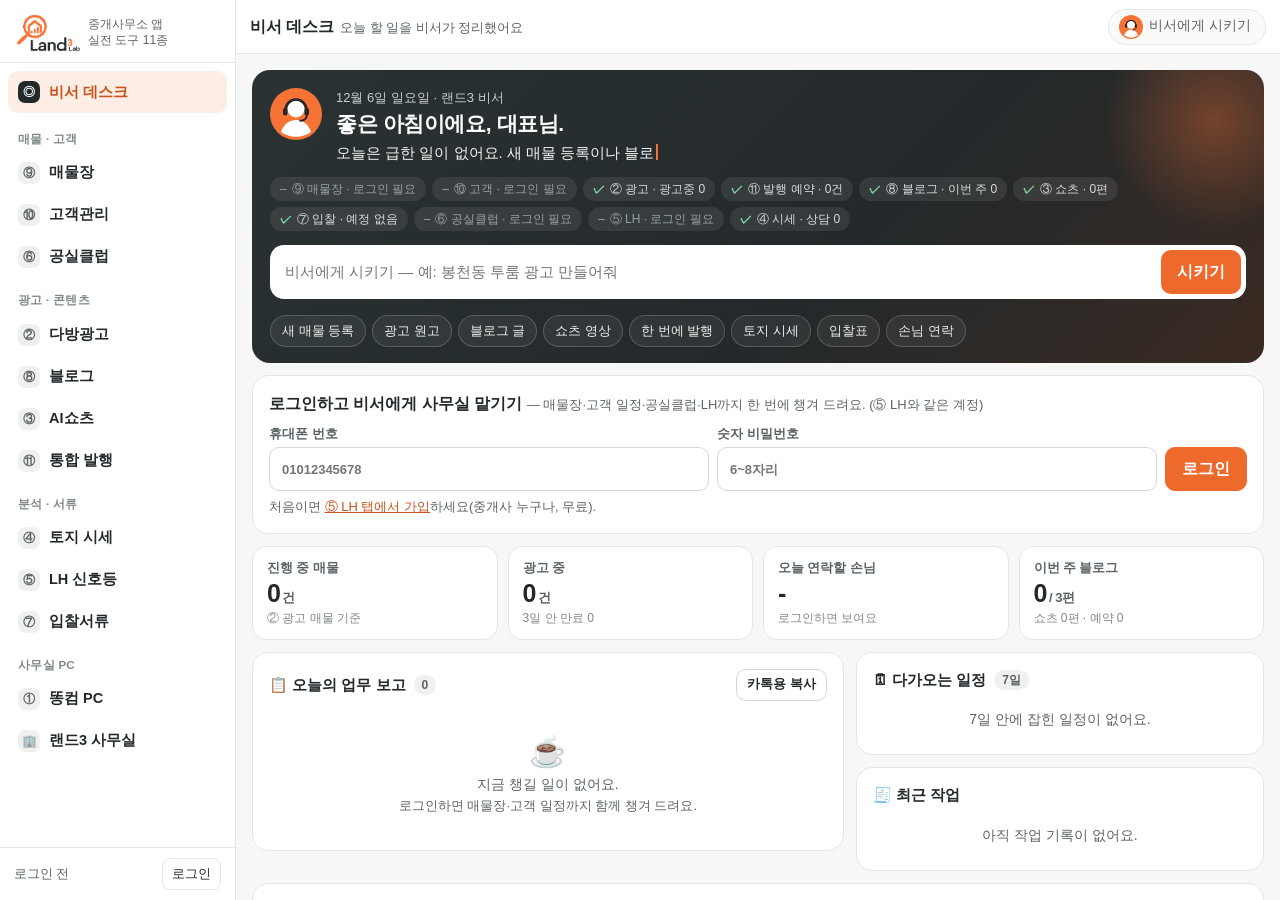
==== commit 00a48e9c: "🏢 랜드3 사무실 추가 — 기능별 캐릭터 14명이 일하는 평면도 대시보드 - office.html: 방별 책상·이름표·말풍선(작업중/협업중/완료/막힘), 협업·회의·휴식 이동 - " ====
--- a/index.html
+++ b/index.html
@@ -258,7 +258,8 @@
   {id:'land',num:'④',short:'토지 시세',name:'토지 얼마나 해요?',g:'an',desc:'주소 1개 → 실거래·공시지가 근거 시세 범위 → 고객용 상담 리포트',page:'land.html'},
   {id:'lh',num:'⑤',short:'LH 신호등',name:'LH 전세임대 사전점검',g:'an',desc:'등기부 판독 → 공시가격 자동 조회 → LH 통과 가능성 신호등',page:'lh.html'},
   {id:'bid',num:'⑦',short:'입찰서류',name:'경매 입찰서류 자동작성',g:'an',desc:'사건번호·입찰가 → 기일입찰표·위임장·준비물 체크리스트',page:'bid.html'},
-  {id:'pc',num:'①',short:'똥컴 PC',name:'똥컴 업그레이드',g:'pc',desc:'느린 사무실 PC 진단 → 처방전 → 바로 고치기 · 전후 비교',page:'pc.html'}
+  {id:'pc',num:'①',short:'똥컴 PC',name:'똥컴 업그레이드',g:'pc',desc:'느린 사무실 PC 진단 → 처방전 → 바로 고치기 · 전후 비교',page:'pc.html'},
+  {id:'office',num:'🏢',short:'랜드3 사무실',name:'랜드3 사무실 (캐릭터 대시보드)',g:'pc',desc:'기능별 직원 14명이 일하는 모습 · 1:1 면담 · 팀 현황',page:'office.html'}
 ];
 const GROUPS=[['mm','매물 · 고객'],['ad','광고 · 콘텐츠'],['an','분석 · 서류'],['pc','사무실 PC']];
 const T=id=>TOOLS.find(t=>t.id===id);
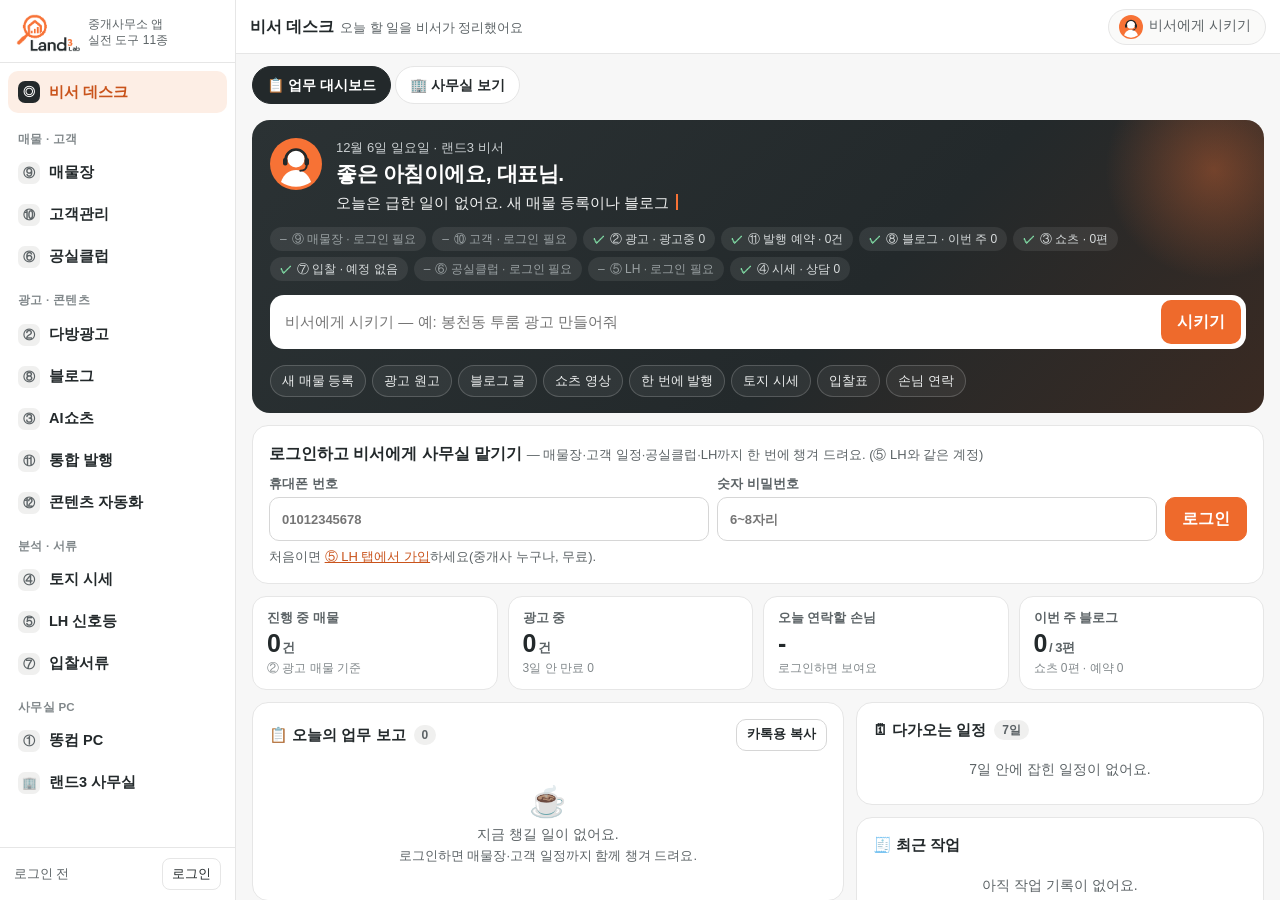
==== commit 529eb0cc: "⑫ 콘텐츠 자동화 + 홈 대시보드 두 가지 보기(업무 대시보드 ↔ 사무실) - autopost.html: 주제·매물장 매물·오늘 연재로 블로그·카드뉴스·릴스·스레드·쇼츠 생성,  " ====
--- a/index.html
+++ b/index.html
@@ -53,6 +53,12 @@
 
 /* ---------- 비서 데스크 ---------- */
 .desk{max-width:1180px;margin:0 auto;padding:16px 16px 48px}
+.hvbar{display:flex;gap:4px;max-width:1180px;margin:12px auto 0;padding:0 16px}
+.hvbar button{font:inherit;font-size:14px;font-weight:700;border:1px solid var(--line);background:#fff;color:#23292B;border-radius:99px;padding:7px 14px;cursor:pointer;min-height:38px}
+.hvbar button.on{background:#23292B;color:#fff;border-color:#23292B}
+.hvwrap{display:flex;flex-direction:column;height:100%}
+.hvwrap .hvbar{margin:10px 0 8px;max-width:none}
+.hvwrap iframe{flex:1;border:0;width:100%;min-height:0;display:block}
 .card{background:#fff;border:1px solid var(--line);border-radius:16px;padding:16px}
 h2.sec{font-size:15px;margin:0 0 10px;display:flex;align-items:center;gap:8px}
 h2.sec .cnt{font-size:12px;font-weight:700;color:var(--sub);background:#F0F0EF;border-radius:999px;padding:1px 8px}
@@ -255,6 +261,7 @@
   {id:'blog',num:'⑧',short:'블로그',name:'블로그 자동생성',g:'ad',desc:'매물·동네·상식·상담사례 → 제목 5안·본문·태그·카드 이미지 → 발행 기록',page:'blog.html'},
   {id:'shorts',num:'③',short:'AI쇼츠',name:'AI쇼츠 만들기',g:'ad',desc:'매물 사진 → 대본·내 목소리 → 표시사항 고정 30초 세로영상',page:'shorts.html'},
   {id:'publish',num:'⑪',short:'통합 발행',name:'통합 발행',g:'ad',desc:'매물 1건 → 블로그·인스타 카드뉴스·쇼츠를 한 번에 → 채널별 예약·알림',page:'publish.html'},
+  {id:'autopost',num:'⑫',short:'콘텐츠 자동화',name:'콘텐츠 자동화 (블로그·인스타·스레드·릴스·쇼츠)',g:'ad',desc:'주제·매물 1건 → AI가 블로그·카드뉴스·릴스·스레드·쇼츠 생성 → 버튼으로 바로 업로드',page:'autopost.html'},
   {id:'land',num:'④',short:'토지 시세',name:'토지 얼마나 해요?',g:'an',desc:'주소 1개 → 실거래·공시지가 근거 시세 범위 → 고객용 상담 리포트',page:'land.html'},
   {id:'lh',num:'⑤',short:'LH 신호등',name:'LH 전세임대 사전점검',g:'an',desc:'등기부 판독 → 공시가격 자동 조회 → LH 통과 가능성 신호등',page:'lh.html'},
   {id:'bid',num:'⑦',short:'입찰서류',name:'경매 입찰서류 자동작성',g:'an',desc:'사건번호·입찰가 → 기일입찰표·위임장·준비물 체크리스트',page:'bid.html'},
@@ -316,6 +323,7 @@
   if(jg&&jg.mj_stale)add('w','mj-stale','listings',`14일 넘게 확인 안 한 매물 ${jg.mj_stale}건`,'"아직 거래 가능한가요?" 의뢰인 확인','확인하기');
   if(gsInfo&&gsInfo.ok&&gsInfo.stale)add('w','gs-stale','vacancy',`"아직 공실인가요?" 확인할 내 공실 ${gsInfo.stale}건`,'응답 없으면 자동 숨김돼요','확인하기');
   if(D.bh.length&&D.blogWk<D.goal)add('w','bl-goal','blog',`이번 주 블로그 ${D.goal-D.blogWk}편 더`,`목표 ${D.goal}편 중 ${D.blogWk}편 발행`,'글 쓰기');
+  window.__hubTasks=L;
   return L;
 }
 function doneSet(){const d=LSget('desk.done',{});return d.date===ymd(today0())?new Set(d.ids||[]):new Set()}
@@ -407,7 +415,13 @@
 function greet(){const h=new Date().getHours();return h<5?'늦은 시간까지 수고 많으세요':h<11?'좋은 아침이에요':h<14?'점심 맛있게 드세요':h<18?'오후도 힘내세요':'오늘 하루 수고 많으셨어요'}
 function sayLine(open,urgent){if(!open)return'오늘은 급한 일이 없어요. 새 매물 등록이나 블로그 글 한 편 어떠세요?';
   return `오늘 챙길 일 ${open}건을 정리했어요.`+(urgent?` 급한 일 ${urgent}건부터 처리하세요.`:' 급한 일은 없어요.')}
+const HV=()=>{try{return localStorage.getItem('jg.homeView')||'desk'}catch(e){return 'desk'}};
+function hvBar(v){return `<div class="hvbar" role="tablist" aria-label="대시보드 보기 전환"><button role="tab" data-hv="desk" aria-selected="${v==='desk'}" class="${v==='desk'?'on':''}">📋 업무 대시보드</button><button role="tab" data-hv="office" aria-selected="${v==='office'}" class="${v==='office'?'on':''}">🏢 사무실 보기</button></div>`}
+document.addEventListener('click',e=>{const b=e.target.closest('[data-hv]');if(!b)return;try{localStorage.setItem('jg.homeView',b.dataset.hv)}catch(x){}renderHome()});
 function renderHome(){
+  if(HV()==='office'){const p=pane('home');window.__hubGo=go;
+    if(!p.querySelector('#officeHome')){p.innerHTML=`<div class="hvwrap">${hvBar('office')}<iframe id="officeHome" src="office.html?embed=1&home=1" title="랜드3 사무실"></iframe></div>`;}
+    const D=collect();lastTasks=buildTasks(D);renderNav();return}
   const p=pane('home');const D=collect();const tasks=buildTasks(D);lastTasks=tasks;const dn=doneSet();
   const open=tasks.filter(t=>!dn.has(t.id)),urgent=open.filter(t=>t.lvl==='u').length;
   const cal=buildCal(D),feed=buildFeed(D);
@@ -432,7 +446,8 @@
     :`<div class="empty" style="padding:8px">7일 안에 잡힌 일정이 없어요.</div>`;
   const feedHtml=feed.length?feed.map(f=>`<li data-go="${f.tool}"><span class="ic">${f.num}</span><span class="w"><div>${esc(f.w)}</div><small>${ago(f.at)}</small></span></li>`).join(''):`<div class="empty" style="padding:8px">아직 작업 기록이 없어요.</div>`;
   const tc=countFor(tasks);
-  p.innerHTML=`<div class="desk">
+  window.__hubGo=go;
+  p.innerHTML=hvBar('desk')+`<div class="desk">
     <div class="hero">
       <div class="hd"><svg class="av" viewBox="0 0 52 52" aria-hidden="true"><use href="#avatar"/></svg>
         <div style="flex:1;min-width:0"><div class="hi">${new Date().getMonth()+1}월 ${new Date().getDate()}일 ${WK[new Date().getDay()]}요일 · 랜드3 비서</div>
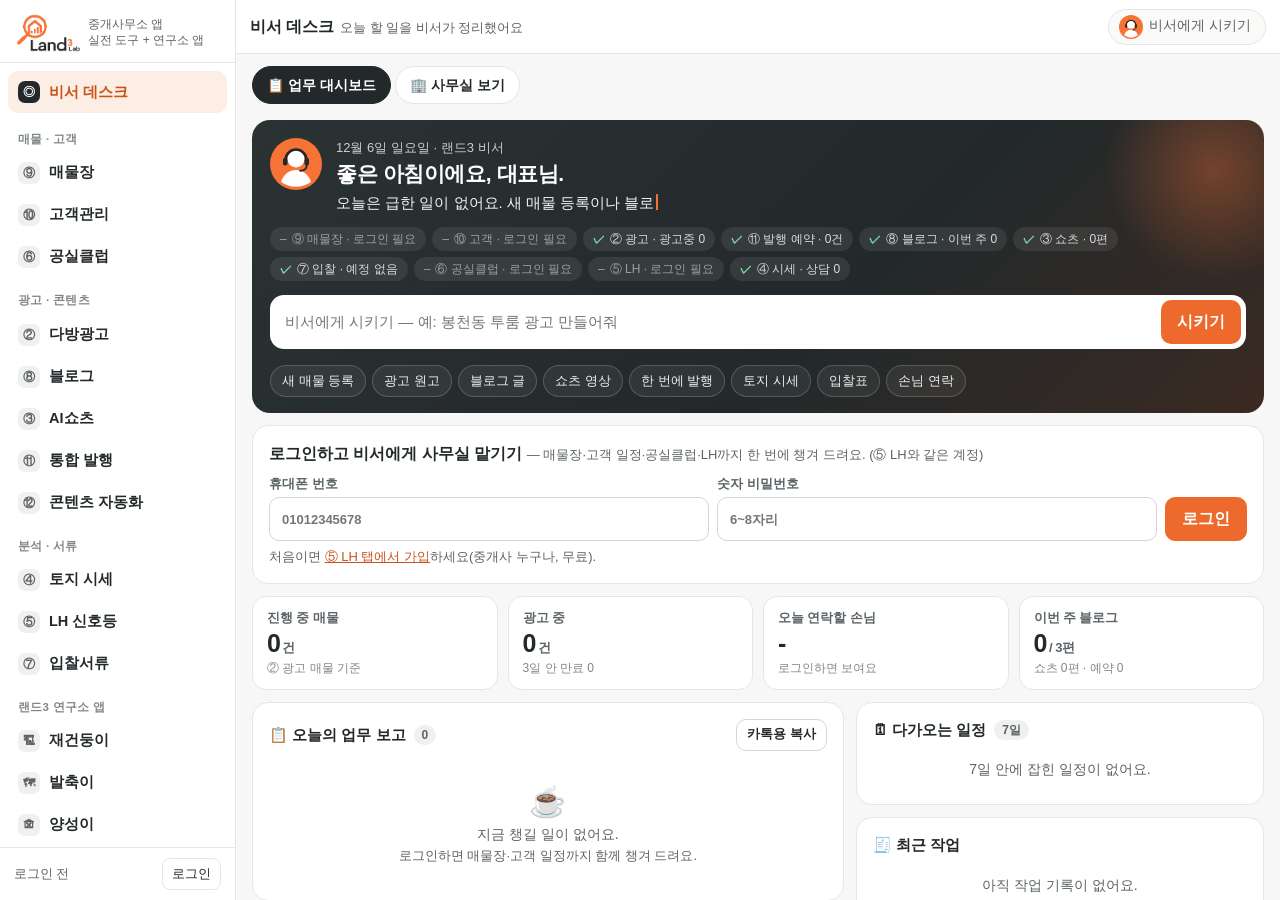
==== commit 00384830: "랜드3 연구소 앱 6종 통합 — 재건둥이·발축이·양성이·경투리·매찍이·매통이 - 메뉴 '랜드3 연구소 앱' 그룹: 허브 안에서 바로 열기 + '새 창으로 열기'(외부 사이트가 막을" ====
--- a/index.html
+++ b/index.html
@@ -57,6 +57,11 @@
 .hvbar button{font:inherit;font-size:14px;font-weight:700;border:1px solid var(--line);background:#fff;color:#23292B;border-radius:99px;padding:7px 14px;cursor:pointer;min-height:38px}
 .hvbar button.on{background:#23292B;color:#fff;border-color:#23292B}
 .hvwrap{display:flex;flex-direction:column;height:100%}
+.xbar{display:flex;align-items:center;gap:10px;padding:8px 14px;background:#fff;border-bottom:1px solid var(--line);font-size:14px;flex-wrap:wrap}
+.xbar span{color:#5C6366;font-size:13px}
+.xbar a{margin-left:auto;background:#EE6A2C;color:#fff;border-radius:8px;padding:6px 12px;font-weight:800;text-decoration:none;white-space:nowrap}
+.pane .xfr{height:calc(100% - 46px)}
+.xhint{position:absolute;left:0;right:0;bottom:0;padding:6px 14px;font-size:12px;color:#5C6366;background:rgba(255,255,255,.92);border-top:1px solid var(--line)}
 .hvwrap .hvbar{margin:10px 0 8px;max-width:none}
 .hvwrap iframe{flex:1;border:0;width:100%;min-height:0;display:block}
 .card{background:#fff;border:1px solid var(--line);border-radius:16px;padding:16px}
@@ -210,7 +215,7 @@
 </head>
 <body>
 <aside id="side">
-  <div class="logo"><img src="img/land3-logo.png" alt="랜드3 연구소"><span>중개사무소 앱<br>실전 도구 11종</span></div>
+  <div class="logo"><img src="img/land3-logo.png" alt="랜드3 연구소"><span>중개사무소 앱<br>실전 도구 + 연구소 앱</span></div>
   <nav id="snav"></nav>
   <div class="me" id="who"></div>
 </aside>
@@ -266,9 +271,15 @@
   {id:'lh',num:'⑤',short:'LH 신호등',name:'LH 전세임대 사전점검',g:'an',desc:'등기부 판독 → 공시가격 자동 조회 → LH 통과 가능성 신호등',page:'lh.html'},
   {id:'bid',num:'⑦',short:'입찰서류',name:'경매 입찰서류 자동작성',g:'an',desc:'사건번호·입찰가 → 기일입찰표·위임장·준비물 체크리스트',page:'bid.html'},
   {id:'pc',num:'①',short:'똥컴 PC',name:'똥컴 업그레이드',g:'pc',desc:'느린 사무실 PC 진단 → 처방전 → 바로 고치기 · 전후 비교',page:'pc.html'},
+  {id:'jaegeon',num:'🏗',short:'재건둥이',name:'재건둥이 — 재건축 고시·공고 추적',g:'lab',desc:'재건축 고시·공고·뉴스를 추적하는 보조 도구',url:'https://rsar-land3-jaeturi.ktma9028.workers.dev/'},
+  {id:'balchuk',num:'🗺',short:'발축이',name:'발축이 — 서울 재개발·재건축 3D 지도',g:'lab',desc:'서울 정비구역 지도·3D·가능성 판단·수익률 분석',url:'https://balchuk.land3lab.com/'},
+  {id:'yangseongi',num:'🏚',short:'양성이',name:'양성이 — 위반건축물 양성화 시뮬레이터',g:'lab',desc:'주소 → 위반 여부·양성화 가능·전후 3D·이행강제금',url:'https://yangseongi.land3lab.com/'},
+  {id:'gyeongturi',num:'⚖',short:'경투리',name:'경투리 — 경매 투자 도우미',g:'lab',desc:'경매 물건 분석·투자 판단 도우미',url:'https://gyeongturi-rsar-land3.kilmoonsoo.chatgpt.site/'},
+  {id:'maejjigi',num:'📍',short:'매찍이',name:'매찍이 — 현장 매물 기록',g:'lab',desc:'현장에서 매물 정보를 빠르게 찍고 기록·정리',url:'https://maejjigi-field.kilmoonsoo.chatgpt.site/'},
+  {id:'maetong',num:'📞',short:'매통이',name:'매통이 — 매물·통화 자동정리',g:'lab',desc:'통화·매물 정보를 한 화면에서 수집·정리',url:'https://land3lab.github.io/mrhomesga/callnote/'},
   {id:'office',num:'🏢',short:'랜드3 사무실',name:'랜드3 사무실 (캐릭터 대시보드)',g:'pc',desc:'기능별 직원 14명이 일하는 모습 · 1:1 면담 · 팀 현황',page:'office.html'}
 ];
-const GROUPS=[['mm','매물 · 고객'],['ad','광고 · 콘텐츠'],['an','분석 · 서류'],['pc','사무실 PC']];
+const GROUPS=[['mm','매물 · 고객'],['ad','광고 · 콘텐츠'],['an','분석 · 서류'],['lab','랜드3 연구소 앱'],['pc','사무실 PC']];
 const T=id=>TOOLS.find(t=>t.id===id);
 
 let me=null,cur='home';const built={};
@@ -406,6 +417,7 @@
   const p=pane(id);p.classList.add('on');
   const t=T(id);$('#ttl').innerHTML=t?`${t.num} ${esc(t.name)}`:'비서 데스크<small>오늘 할 일을 비서가 정리했어요</small>';
   if(id==='home')renderHome();
+  else if(!built[id]&&t.url){built[id]=true;p.innerHTML=`<div class="xbar"><b>${t.num} ${esc(t.short)}</b><span>${esc(t.desc)}</span><a href="${t.url}" target="_blank" rel="noopener">새 창으로 열기 ↗</a></div><iframe class="xfr" src="${t.url}" title="${esc(t.name)}" allow="clipboard-read; clipboard-write; camera; microphone; geolocation"></iframe><div class="xhint">화면이 비어 있으면 그 앱이 다른 사이트 안에서 열리는 걸 막아 둔 것이에요 → 위 <b>새 창으로 열기</b>를 눌러 주세요.</div>`}
   else if(!built[id]){built[id]=true;p.innerHTML=`<iframe src="${t.page}?embed=1" title="${esc(t.name)}" allow="clipboard-read; clipboard-write; camera; microphone"></iframe>`}
   renderNav();
 }
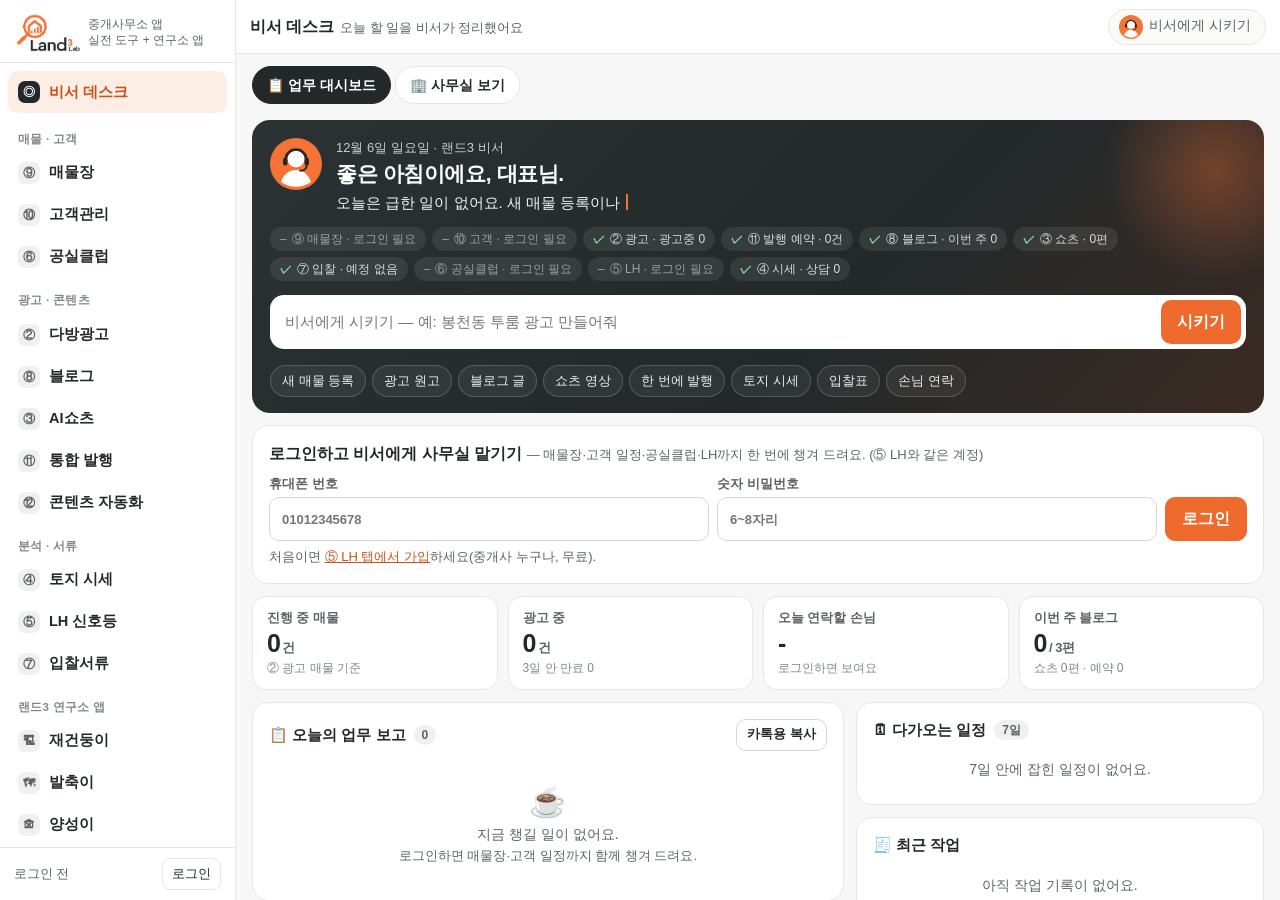
==== commit a38a86af: "🤝 동문이(RSA 총동문회 동문 지도) — 사무실 별관 7번째 직원 + 허브 '랜드3 연구소 앱' 메뉴 추가 Co-Authored-By: Claude Opus 5.5 <norepl" ====
--- a/index.html
+++ b/index.html
@@ -277,6 +277,7 @@
   {id:'gyeongturi',num:'⚖',short:'경투리',name:'경투리 — 경매 투자 도우미',g:'lab',desc:'경매 물건 분석·투자 판단 도우미',url:'https://gyeongturi-rsar-land3.kilmoonsoo.chatgpt.site/'},
   {id:'maejjigi',num:'📍',short:'매찍이',name:'매찍이 — 현장 매물 기록',g:'lab',desc:'현장에서 매물 정보를 빠르게 찍고 기록·정리',url:'https://maejjigi-field.kilmoonsoo.chatgpt.site/'},
   {id:'maetong',num:'📞',short:'매통이',name:'매통이 — 매물·통화 자동정리',g:'lab',desc:'통화·매물 정보를 한 화면에서 수집·정리',url:'https://land3lab.github.io/mrhomesga/callnote/'},
+  {id:'dongmuni',num:'🤝',short:'동문이',name:'동문이 — RSA 총동문회 동문 지도',g:'lab',desc:'동문 사무소 지도·명함·등록/수정 요청 → 공동중개할 동문 찾기',url:'https://rsa-dongmuni.vercel.app'},
   {id:'office',num:'🏢',short:'랜드3 사무실',name:'랜드3 사무실 (캐릭터 대시보드)',g:'pc',desc:'기능별 직원 14명이 일하는 모습 · 1:1 면담 · 팀 현황',page:'office.html'}
 ];
 const GROUPS=[['mm','매물 · 고객'],['ad','광고 · 콘텐츠'],['an','분석 · 서류'],['lab','랜드3 연구소 앱'],['pc','사무실 PC']];
